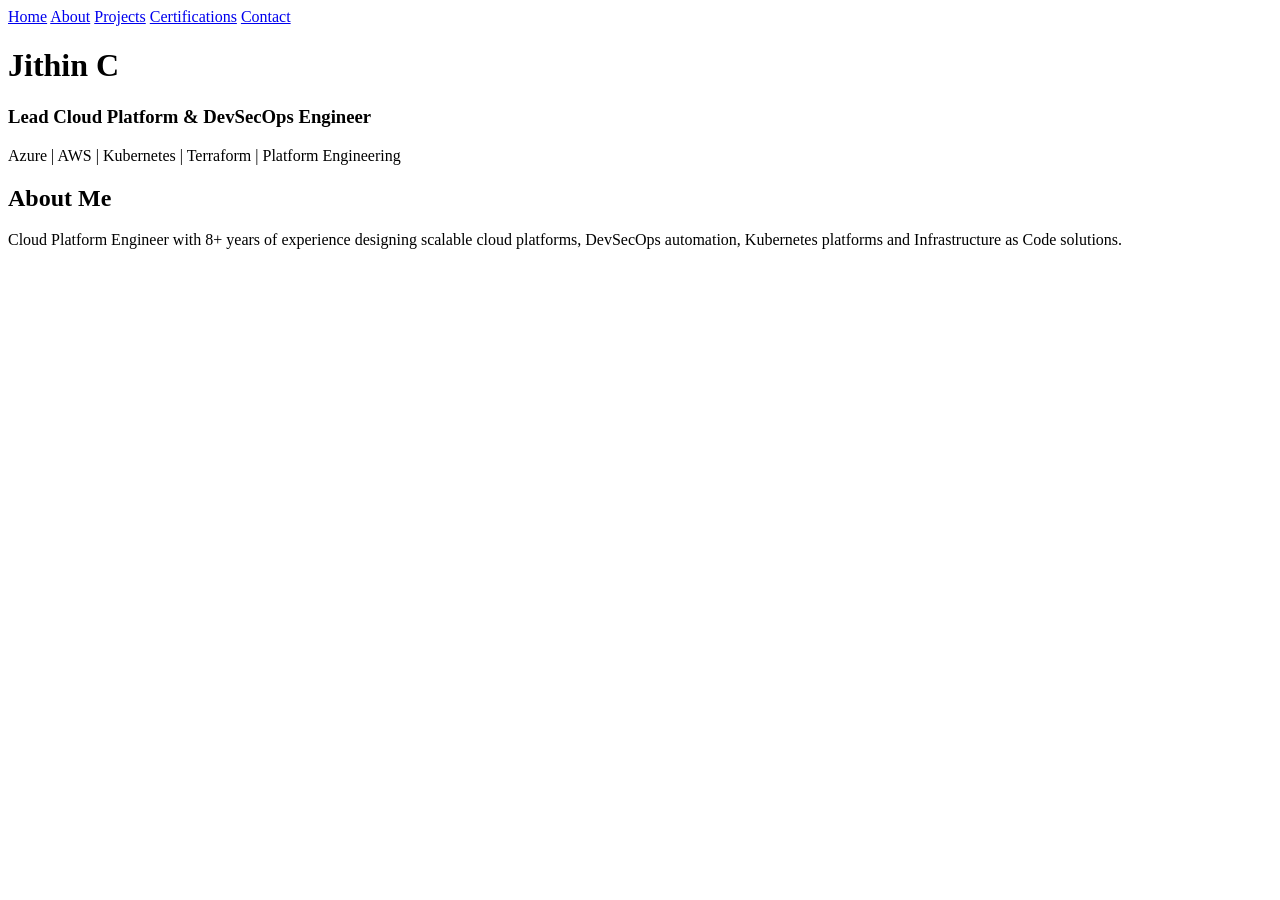
==== index.html @ 1065f1f7 "Portfolio created" ====
<!DOCTYPE html>
<html>

<head>
    <title>Jithin C | DevSecOps Engineer</title>
</head>

<body>

    <nav>

        <a href="index.html">Home</a>

        <a href="about.html">About</a>

        <a href="projects.html">Projects</a>

        <a href="certifications.html">Certifications</a>

        <a href="contact.html">Contact</a>

    </nav>

    <h1>Jithin C</h1>

    <h3>Lead Cloud Platform & DevSecOps Engineer</h3>

    <p>
        Azure | AWS | Kubernetes | Terraform | Platform Engineering
    </p>

    <h2>About Me</h2>

    <p>
        Cloud Platform Engineer with 8+ years of experience designing scalable cloud platforms,
        DevSecOps automation, Kubernetes platforms and Infrastructure as Code solutions.
    </p>

</body>

</html>
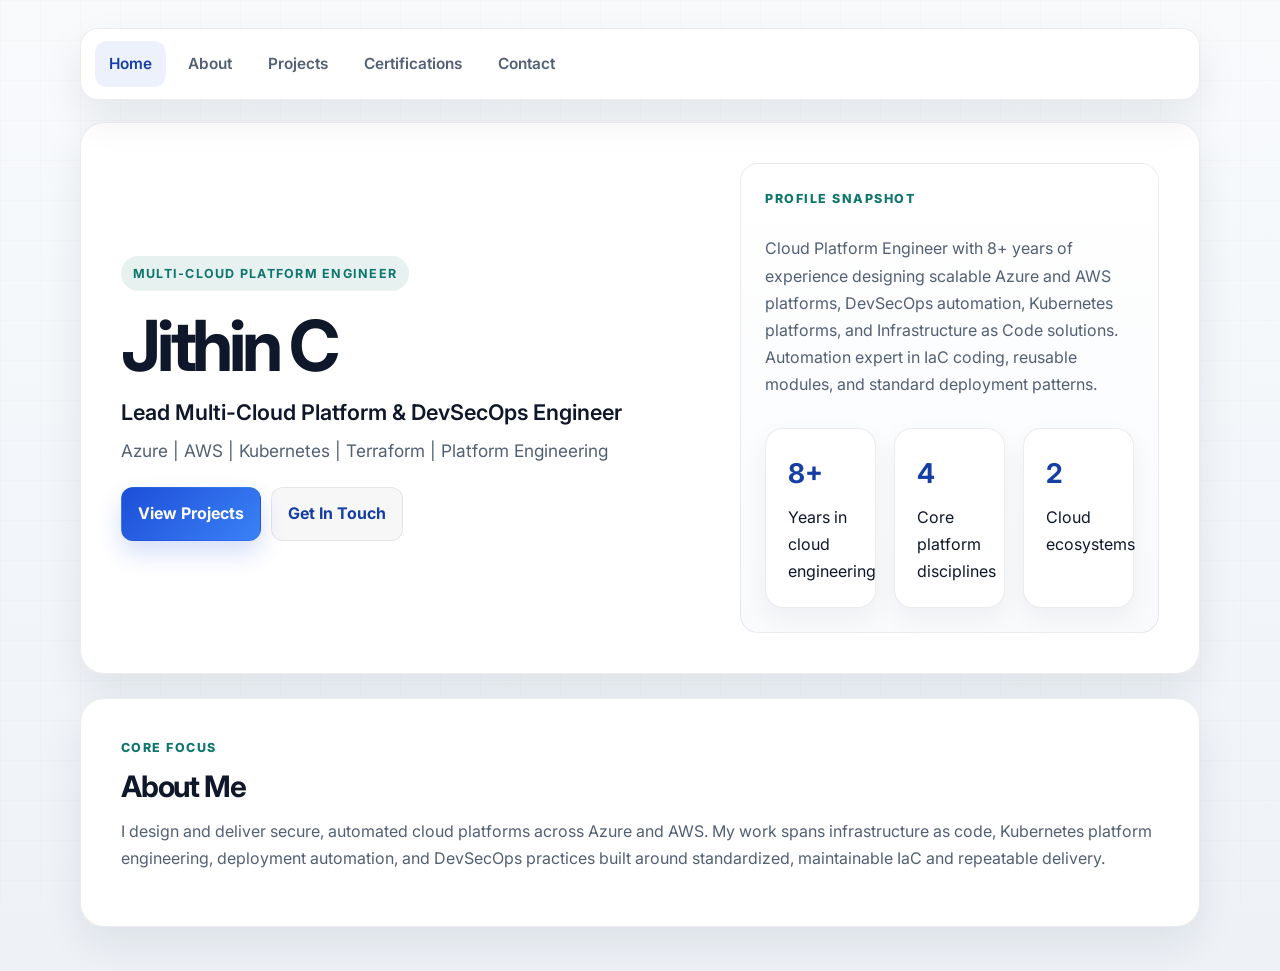
==== commit 412061f1: "portfolio page added" ====
--- a/index.html
+++ b/index.html
@@ -2,39 +2,75 @@
 <html>
 
 <head>
+    <meta charset="utf-8">
+    <meta name="viewport" content="width=device-width, initial-scale=1">
     <title>Jithin C | DevSecOps Engineer</title>
+    <link rel="stylesheet" href="css/style.css">
 </head>
 
 <body>
 
-    <nav>
+    <div class="site-shell">
+        <header>
+            <nav>
+                <a href="index.html" aria-current="page">Home</a>
+                <a href="about.html">About</a>
+                <a href="projects.html">Projects</a>
+                <a href="certifications.html">Certifications</a>
+                <a href="contact.html">Contact</a>
+            </nav>
+        </header>
 
-        <a href="index.html">Home</a>
+        <main>
+            <section class="hero">
+                <div>
+                    <div class="eyebrow">Multi-Cloud Platform Engineer</div>
+                    <h1>Jithin C</h1>
+                    <h3>Lead Multi-Cloud Platform & DevSecOps Engineer</h3>
+                    <p class="lead">
+                        Azure | AWS | Kubernetes | Terraform | Platform Engineering
+                    </p>
+                    <div class="hero-actions">
+                        <a class="button primary" href="projects.html">View Projects</a>
+                        <a class="button secondary" href="contact.html">Get In Touch</a>
+                    </div>
+                </div>
 
-        <a href="about.html">About</a>
+                <div class="hero-panel">
+                    <div class="section-label">Profile Snapshot</div>
+                    <p>
+                        Cloud Platform Engineer with 8+ years of experience designing scalable Azure and AWS
+                        platforms, DevSecOps automation, Kubernetes platforms, and Infrastructure as Code solutions.
+                        Automation expert in IaC coding, reusable modules, and standard deployment patterns.
+                    </p>
+                    <div class="stat-grid">
+                        <div class="stat">
+                            <strong>8+</strong>
+                            Years in cloud engineering
+                        </div>
+                        <div class="stat">
+                            <strong>4</strong>
+                            Core platform disciplines
+                        </div>
+                        <div class="stat">
+                            <strong>2</strong>
+                            Cloud ecosystems
+                        </div>
+                    </div>
+                </div>
+            </section>
 
-        <a href="projects.html">Projects</a>
-
-        <a href="certifications.html">Certifications</a>
-
-        <a href="contact.html">Contact</a>
-
-    </nav>
-
-    <h1>Jithin C</h1>
-
-    <h3>Lead Cloud Platform & DevSecOps Engineer</h3>
-
-    <p>
-        Azure | AWS | Kubernetes | Terraform | Platform Engineering
-    </p>
-
-    <h2>About Me</h2>
-
-    <p>
-        Cloud Platform Engineer with 8+ years of experience designing scalable cloud platforms,
-        DevSecOps automation, Kubernetes platforms and Infrastructure as Code solutions.
-    </p>
+            <section class="content-card">
+                <div class="section-label">Core Focus</div>
+                <h2>About Me</h2>
+                <p>
+                    I design and deliver secure, automated cloud platforms across Azure and AWS. My work spans
+                    infrastructure as code, Kubernetes platform engineering, deployment automation, and DevSecOps
+                    practices built around standardized, maintainable IaC and repeatable delivery.
+                </p>
+            </section>
+        </main>
+    </div>
 
 </body>
 
--- a/css/style.css
+++ b/css/style.css
@@ -0,0 +1,370 @@
+@import url("https://fonts.googleapis.com/css2?family=Inter:wght@400;500;600;700;800&display=swap");
+
+:root {
+	--bg: #eef2f7;
+	--surface: rgba(255, 255, 255, 0.96);
+	--surface-strong: #ffffff;
+	--text: #0f172a;
+	--muted: #526074;
+	--border: rgba(15, 23, 42, 0.08);
+	--brand: #1d4ed8;
+	--brand-dark: #163fa3;
+	--accent: #0f766e;
+	--shadow: 0 18px 42px rgba(15, 23, 42, 0.08);
+	--radius-xl: 24px;
+	--radius-lg: 18px;
+	--radius-md: 12px;
+}
+
+* {
+	box-sizing: border-box;
+}
+
+html {
+	scroll-behavior: smooth;
+}
+
+body {
+	margin: 0;
+	font-family: "Inter", sans-serif;
+	color: var(--text);
+	background: linear-gradient(180deg, #f8fafc 0%, var(--bg) 100%);
+	min-height: 100vh;
+	line-height: 1.7;
+	padding: 28px 20px 44px;
+}
+
+body::before {
+	content: "";
+	position: fixed;
+	inset: 0;
+	background-image: linear-gradient(rgba(15, 23, 42, 0.025) 1px, transparent 1px),
+		linear-gradient(90deg, rgba(15, 23, 42, 0.025) 1px, transparent 1px);
+	background-size: 40px 40px;
+	pointer-events: none;
+	opacity: 0.5;
+	z-index: -1;
+}
+
+a {
+	color: var(--brand);
+	text-decoration: none;
+	transition: color 160ms ease, transform 160ms ease, background-color 160ms ease,
+		box-shadow 160ms ease;
+}
+
+a:hover {
+	color: var(--brand-dark);
+}
+
+.site-shell {
+	max-width: 1120px;
+	margin: 0 auto;
+	padding: 0;
+}
+
+header {
+	position: sticky;
+	top: 16px;
+	z-index: 20;
+	margin-bottom: 22px;
+}
+
+nav {
+	display: flex;
+	flex-wrap: wrap;
+	align-items: center;
+	justify-content: flex-start;
+	gap: 8px;
+	padding: 12px 14px;
+	background: rgba(255, 255, 255, 0.92);
+	backdrop-filter: blur(14px);
+	border: 1px solid var(--border);
+	border-radius: 18px;
+	box-shadow: var(--shadow);
+}
+
+nav a {
+	display: inline-flex;
+	align-items: center;
+	justify-content: center;
+	padding: 10px 14px;
+	border-radius: 12px;
+	font-weight: 600;
+	font-size: 0.96rem;
+	color: var(--muted);
+	background: transparent;
+}
+
+nav a:hover,
+nav a[aria-current="page"] {
+	background: rgba(29, 78, 216, 0.08);
+	color: var(--brand-dark);
+}
+
+main {
+	display: grid;
+	gap: 24px;
+}
+
+.hero,
+.content-card {
+	background: var(--surface);
+	backdrop-filter: blur(18px);
+	border: 1px solid var(--border);
+	border-radius: var(--radius-xl);
+	box-shadow: var(--shadow);
+	padding: clamp(26px, 4vw, 40px);
+}
+
+.hero {
+	display: grid;
+	grid-template-columns: minmax(0, 1.35fr) minmax(300px, 0.95fr);
+	gap: 24px;
+	align-items: center;
+}
+
+.eyebrow {
+	display: inline-flex;
+	align-items: center;
+	gap: 8px;
+	padding: 7px 12px;
+	border-radius: 999px;
+	background: rgba(15, 118, 110, 0.1);
+	color: var(--accent);
+	font-weight: 700;
+	font-size: 0.78rem;
+	text-transform: uppercase;
+	letter-spacing: 0.1em;
+	margin-bottom: 16px;
+}
+
+h1,
+h2,
+h3 {
+	font-family: "Inter", sans-serif;
+	line-height: 1.12;
+	margin: 0;
+	color: var(--text);
+}
+
+h1 {
+	font-size: clamp(2.5rem, 6vw, 4.4rem);
+	letter-spacing: -0.06em;
+	margin-bottom: 14px;
+}
+
+h2 {
+	font-size: clamp(1.35rem, 2.5vw, 1.85rem);
+	letter-spacing: -0.04em;
+	margin-bottom: 14px;
+}
+
+h3 {
+	font-size: clamp(1.1rem, 2vw, 1.35rem);
+	color: var(--text);
+	font-weight: 600;
+	margin-bottom: 12px;
+}
+
+p {
+	margin: 0 0 16px;
+	color: var(--muted);
+	font-size: 1rem;
+}
+
+.lead {
+	font-size: 1.08rem;
+	max-width: 60ch;
+}
+
+.hero-actions {
+	display: flex;
+	flex-wrap: wrap;
+	gap: 10px;
+	margin-top: 22px;
+}
+
+.button {
+	display: inline-flex;
+	align-items: center;
+	justify-content: center;
+	padding: 12px 16px;
+	border-radius: 12px;
+	font-weight: 700;
+	border: 1px solid transparent;
+	box-shadow: none;
+}
+
+.button.primary {
+	background: linear-gradient(135deg, var(--brand), #3b82f6);
+	color: white;
+	box-shadow: 0 12px 24px rgba(29, 78, 216, 0.18);
+}
+
+.button.primary:hover {
+	transform: translateY(-1px);
+	color: white;
+}
+
+.button.secondary {
+	background: rgba(15, 23, 42, 0.03);
+	color: var(--brand-dark);
+	border-color: rgba(15, 23, 42, 0.08);
+}
+
+.button.secondary:hover {
+	background: rgba(15, 23, 42, 0.06);
+}
+
+.hero-panel {
+	display: grid;
+	gap: 14px;
+	padding: 24px;
+	border-radius: var(--radius-lg);
+	background: linear-gradient(180deg, rgba(255, 255, 255, 0.98), rgba(248, 250, 252, 0.98));
+	border: 1px solid rgba(15, 23, 42, 0.08);
+}
+
+.stat-grid,
+.card-grid,
+.contact-grid {
+	display: grid;
+	grid-template-columns: repeat(3, minmax(0, 1fr));
+	gap: 18px;
+}
+
+.stat,
+.card,
+.contact-card {
+	background: var(--surface-strong);
+	border: 1px solid var(--border);
+	border-radius: var(--radius-lg);
+	padding: 22px;
+	box-shadow: 0 10px 24px rgba(15, 23, 42, 0.05);
+}
+
+.stat strong {
+	display: block;
+	font-family: "Inter", sans-serif;
+	font-size: 1.7rem;
+	margin-bottom: 6px;
+	color: var(--brand-dark);
+}
+
+.section-label {
+	font-size: 0.78rem;
+	font-weight: 800;
+	letter-spacing: 0.12em;
+	text-transform: uppercase;
+	color: var(--accent);
+	margin-bottom: 12px;
+}
+
+.card-grid,
+.contact-grid {
+	grid-template-columns: repeat(2, minmax(0, 1fr));
+}
+
+.card h3,
+.contact-card h3 {
+	margin-bottom: 10px;
+	font-size: 1.15rem;
+	color: var(--text);
+}
+
+.card p,
+.contact-card p {
+	margin-bottom: 0;
+}
+
+ul {
+	margin: 0;
+	padding: 0;
+	list-style: none;
+	display: flex;
+	flex-wrap: wrap;
+	gap: 10px;
+}
+
+li {
+	padding: 10px 12px;
+	border-radius: 12px;
+	background: rgba(29, 78, 216, 0.06);
+	color: var(--text);
+	border: 1px solid rgba(29, 78, 216, 0.1);
+	font-weight: 600;
+}
+
+.stacked-list {
+	display: grid;
+	grid-template-columns: repeat(2, minmax(0, 1fr));
+	gap: 14px;
+}
+
+.stacked-list li {
+	justify-content: flex-start;
+	border-radius: 16px;
+	padding: 16px 18px;
+	background: #ffffff;
+	box-shadow: inset 0 0 0 1px rgba(15, 23, 42, 0.05);
+}
+
+.contact-link {
+	display: inline-flex;
+	margin-top: 8px;
+	font-weight: 700;
+}
+
+@media (min-width: 1024px) {
+	.hero {
+		min-height: 420px;
+	}
+
+	.content-card {
+		padding: 38px 40px;
+	}
+}
+
+@media (max-width: 920px) {
+	.hero,
+	.stat-grid,
+	.card-grid,
+	.contact-grid,
+	.stacked-list {
+		grid-template-columns: 1fr;
+	}
+
+	body {
+		padding-top: 18px;
+	}
+
+	header {
+		top: 12px;
+	}
+}
+
+@media (max-width: 640px) {
+	body {
+		padding-left: 14px;
+		padding-right: 14px;
+	}
+
+	nav {
+		padding: 12px;
+		border-radius: 16px;
+	}
+
+	nav a {
+		width: calc(50% - 6px);
+	}
+
+	.hero,
+	.hero-panel,
+	.content-card,
+	.stat,
+	.card,
+	.contact-card {
+		padding: 20px;
+	}
+}
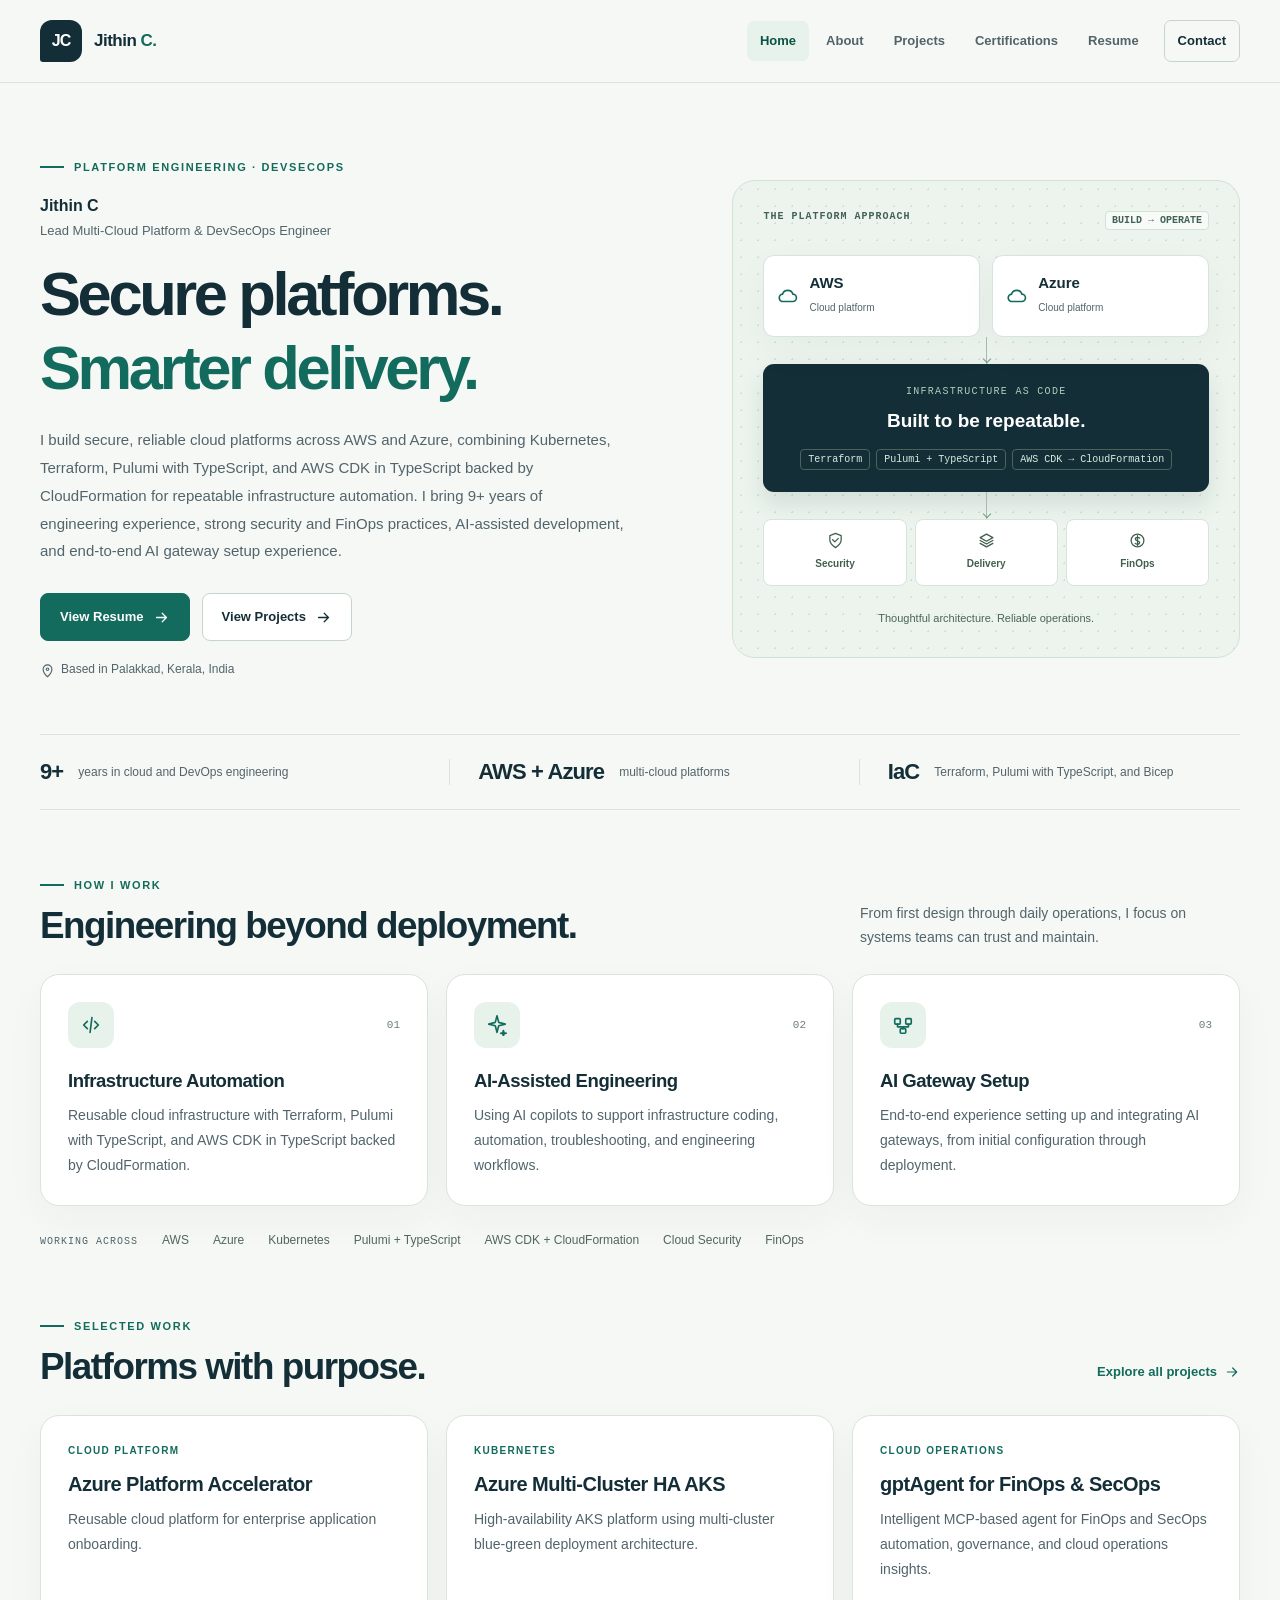
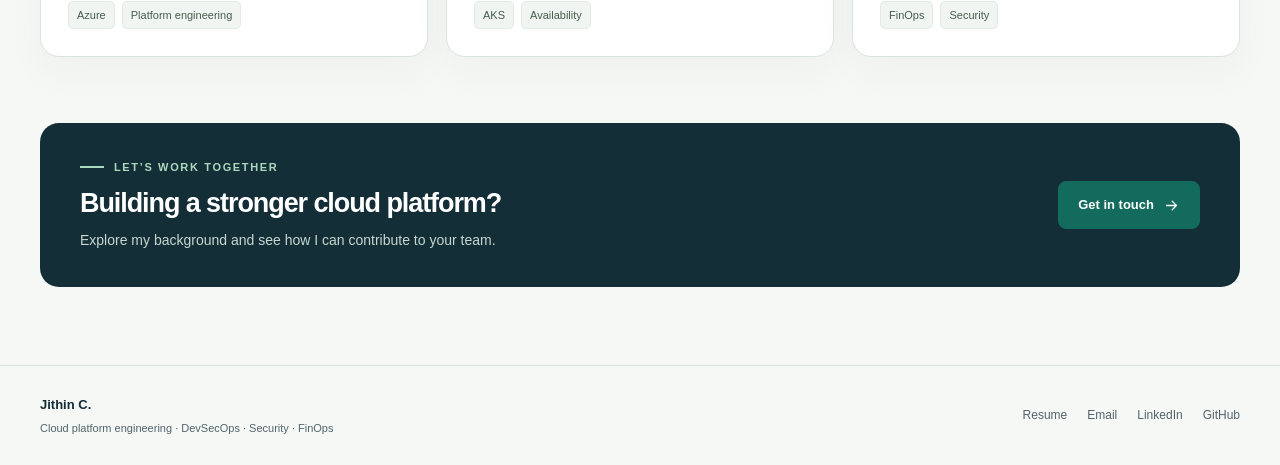
==== commit efb803db: "Updated Portfolio Design and resume" ====
--- a/index.html
+++ b/index.html
@@ -1,77 +1,418 @@
-<!DOCTYPE html>
-<html>
-
-<head>
-    <meta charset="utf-8">
-    <meta name="viewport" content="width=device-width, initial-scale=1">
-    <title>Jithin C | DevSecOps Engineer</title>
-    <link rel="stylesheet" href="css/style.css">
-</head>
-
-<body>
-
-    <div class="site-shell">
-        <header>
-            <nav>
-                <a href="index.html" aria-current="page">Home</a>
-                <a href="about.html">About</a>
-                <a href="projects.html">Projects</a>
-                <a href="certifications.html">Certifications</a>
-                <a href="contact.html">Contact</a>
-            </nav>
-        </header>
-
-        <main>
-            <section class="hero">
-                <div>
-                    <div class="eyebrow">Multi-Cloud Platform Engineer</div>
-                    <h1>Jithin C</h1>
-                    <h3>Lead Multi-Cloud Platform & DevSecOps Engineer</h3>
-                    <p class="lead">
-                        Azure | AWS | Kubernetes | Terraform | Platform Engineering
-                    </p>
-                    <div class="hero-actions">
-                        <a class="button primary" href="projects.html">View Projects</a>
-                        <a class="button secondary" href="contact.html">Get In Touch</a>
-                    </div>
-                </div>
-
-                <div class="hero-panel">
-                    <div class="section-label">Profile Snapshot</div>
-                    <p>
-                        Cloud Platform Engineer with 8+ years of experience designing scalable Azure and AWS
-                        platforms, DevSecOps automation, Kubernetes platforms, and Infrastructure as Code solutions.
-                        Automation expert in IaC coding, reusable modules, and standard deployment patterns.
-                    </p>
-                    <div class="stat-grid">
-                        <div class="stat">
-                            <strong>8+</strong>
-                            Years in cloud engineering
-                        </div>
-                        <div class="stat">
-                            <strong>4</strong>
-                            Core platform disciplines
-                        </div>
-                        <div class="stat">
-                            <strong>2</strong>
-                            Cloud ecosystems
-                        </div>
-                    </div>
-                </div>
-            </section>
-
-            <section class="content-card">
-                <div class="section-label">Core Focus</div>
-                <h2>About Me</h2>
-                <p>
-                    I design and deliver secure, automated cloud platforms across Azure and AWS. My work spans
-                    infrastructure as code, Kubernetes platform engineering, deployment automation, and DevSecOps
-                    practices built around standardized, maintainable IaC and repeatable delivery.
-                </p>
-            </section>
-        </main>
-    </div>
-
-</body>
-
-</html>+<!doctype html>
+<html lang="en">
+  <head>
+    <meta charset="utf-8" />
+    <meta name="viewport" content="width=device-width, initial-scale=1" />
+    <meta
+      name="description"
+      content="Jithin C builds secure AWS and Azure platforms with Terraform, Pulumi, AWS CDK in TypeScript, CloudFormation, security, and FinOps."
+    />
+    <meta name="theme-color" content="#f6f8f5" />
+    <title>Cloud Platform &amp; DevSecOps Engineer | Jithin C</title>
+    <link rel="stylesheet" href="css/style.css" />
+  </head>
+  <body>
+    <a class="skip-link" href="#main-content">Skip to content</a>
+    <header class="site-header">
+      <div class="container header-inner">
+        <a class="brand" href="index.html" aria-label="Jithin C, home"
+          ><span class="brand-mark">JC</span
+          ><span class="brand-name">Jithin <span>C.</span></span></a
+        >
+        <nav class="site-nav" aria-label="Main navigation">
+          <a href="index.html" aria-current="page">Home</a
+          ><a href="about.html">About</a><a href="projects.html">Projects</a
+          ><a href="certifications.html">Certifications</a
+          ><a href="resume.html">Resume</a
+          ><a href="contact.html" class="nav-contact">Contact</a>
+        </nav>
+      </div>
+    </header>
+    <main id="main-content" class="container" tabindex="-1">
+      <section class="hero" aria-labelledby="hero-title">
+        <div class="hero-copy">
+          <div class="eyebrow">Platform engineering · DevSecOps</div>
+          <div class="hero-name">
+            Jithin C
+            <span>Lead Multi-Cloud Platform &amp; DevSecOps Engineer</span>
+          </div>
+          <h1 id="hero-title">
+            Secure platforms.<br /><span>Smarter delivery.</span>
+          </h1>
+          <p class="lead">
+            I build secure, reliable cloud platforms across AWS and Azure,
+            combining Kubernetes, Terraform, Pulumi with TypeScript, and AWS CDK
+            in TypeScript backed by CloudFormation for repeatable infrastructure
+            automation. I bring 9+ years of engineering experience, strong
+            security and FinOps practices, AI-assisted development, and
+            end-to-end AI gateway setup experience.
+          </p>
+          <div class="actions">
+            <a class="button primary" href="resume.html"
+              >View Resume
+              <svg
+                class="icon"
+                viewBox="0 0 24 24"
+                fill="none"
+                stroke="currentColor"
+                stroke-width="1.8"
+                stroke-linecap="round"
+                stroke-linejoin="round"
+                aria-hidden="true"
+              >
+                <path d="M5 12h14m-6-6 6 6-6 6" /></svg></a
+            ><a class="button secondary" href="projects.html"
+              >View Projects
+              <svg
+                class="icon"
+                viewBox="0 0 24 24"
+                fill="none"
+                stroke="currentColor"
+                stroke-width="1.8"
+                stroke-linecap="round"
+                stroke-linejoin="round"
+                aria-hidden="true"
+              >
+                <path d="M5 12h14m-6-6 6 6-6 6" /></svg
+            ></a>
+          </div>
+          <p class="hero-note">
+            <svg
+              class="icon"
+              viewBox="0 0 24 24"
+              fill="none"
+              stroke="currentColor"
+              stroke-width="1.8"
+              stroke-linecap="round"
+              stroke-linejoin="round"
+              aria-hidden="true"
+            >
+              <path d="M12 22s7-6 7-12a7 7 0 1 0-14 0c0 6 7 12 7 12Z" />
+              <circle cx="12" cy="10" r="2" />
+            </svg>
+            Based in Palakkad, Kerala, India
+          </p>
+        </div>
+        <div
+          class="platform-art"
+          role="img"
+          aria-label="AWS and Azure platforms connected through infrastructure as code to security, delivery, and FinOps practices"
+        >
+          <div class="art-heading">
+            <span>THE PLATFORM APPROACH</span><span>BUILD → OPERATE</span>
+          </div>
+          <div class="cloud-row">
+            <div class="cloud-node">
+              <svg
+                class="icon"
+                viewBox="0 0 24 24"
+                fill="none"
+                stroke="currentColor"
+                stroke-width="1.8"
+                stroke-linecap="round"
+                stroke-linejoin="round"
+                aria-hidden="true"
+              >
+                <path
+                  d="M7 18h10a4 4 0 0 0 .4-8A6 6 0 0 0 6 10a4 4 0 0 0 1 8Z"
+                />
+              </svg>
+              <div><strong>AWS</strong><small>Cloud platform</small></div>
+            </div>
+            <div class="cloud-node">
+              <svg
+                class="icon"
+                viewBox="0 0 24 24"
+                fill="none"
+                stroke="currentColor"
+                stroke-width="1.8"
+                stroke-linecap="round"
+                stroke-linejoin="round"
+                aria-hidden="true"
+              >
+                <path
+                  d="M7 18h10a4 4 0 0 0 .4-8A6 6 0 0 0 6 10a4 4 0 0 0 1 8Z"
+                />
+              </svg>
+              <div><strong>Azure</strong><small>Cloud platform</small></div>
+            </div>
+          </div>
+          <div class="connector"></div>
+          <div class="platform-core">
+            <div class="core-label">Infrastructure as code</div>
+            <strong>Built to be repeatable.</strong>
+            <div class="code-pills">
+              <span>Terraform</span><span>Pulumi + TypeScript</span
+              ><span>AWS CDK → CloudFormation</span>
+            </div>
+          </div>
+          <div class="connector"></div>
+          <div class="practice-row">
+            <div class="practice-node">
+              <svg
+                class="icon"
+                viewBox="0 0 24 24"
+                fill="none"
+                stroke="currentColor"
+                stroke-width="1.8"
+                stroke-linecap="round"
+                stroke-linejoin="round"
+                aria-hidden="true"
+              >
+                <path
+                  d="m12 2 8 3v6c0 5-3 8-8 11-5-3-8-6-8-11V5l8-3Zm-4 9 3 3 5-5"
+                /></svg
+              >Security
+            </div>
+            <div class="practice-node">
+              <svg
+                class="icon"
+                viewBox="0 0 24 24"
+                fill="none"
+                stroke="currentColor"
+                stroke-width="1.8"
+                stroke-linecap="round"
+                stroke-linejoin="round"
+                aria-hidden="true"
+              >
+                <path
+                  d="m12 3 9 5-9 5-9-5 9-5Zm-9 9 9 5 9-5M3 16l9 5 9-5"
+                /></svg
+              >Delivery
+            </div>
+            <div class="practice-node">
+              <svg
+                class="icon"
+                viewBox="0 0 24 24"
+                fill="none"
+                stroke="currentColor"
+                stroke-width="1.8"
+                stroke-linecap="round"
+                stroke-linejoin="round"
+                aria-hidden="true"
+              >
+                <circle cx="12" cy="12" r="9" />
+                <path
+                  d="M15 8.5c-.7-.7-1.6-1-3-1-1.8 0-3 1-3 2.4 0 3.4 6 1.6 6 5 0 1.4-1.3 2.4-3 2.4-1.4 0-2.6-.4-3.3-1.2M12 5v14"
+                /></svg
+              >FinOps
+            </div>
+          </div>
+          <p class="art-caption">
+            Thoughtful architecture. Reliable operations.
+          </p>
+        </div>
+      </section>
+      <div class="proof-strip" aria-label="Experience at a glance">
+        <div class="proof-item">
+          <strong>9+</strong><span>years in cloud and DevOps engineering</span>
+        </div>
+        <div class="proof-item">
+          <strong>AWS + Azure</strong><span>multi-cloud platforms</span>
+        </div>
+        <div class="proof-item">
+          <strong>IaC</strong
+          ><span>Terraform, Pulumi with TypeScript, and Bicep</span>
+        </div>
+      </div>
+      <section class="section" aria-labelledby="capabilities-title">
+        <div class="section-heading">
+          <div>
+            <div class="eyebrow">How I work</div>
+            <h2 id="capabilities-title">Engineering beyond deployment.</h2>
+          </div>
+          <p>
+            From first design through daily operations, I focus on systems teams
+            can trust and maintain.
+          </p>
+        </div>
+        <div class="grid-3">
+          <article class="card">
+            <div class="card-top">
+              <span class="icon-box"
+                ><svg
+                  class="icon"
+                  viewBox="0 0 24 24"
+                  fill="none"
+                  stroke="currentColor"
+                  stroke-width="1.8"
+                  stroke-linecap="round"
+                  stroke-linejoin="round"
+                  aria-hidden="true"
+                >
+                  <path d="m8 8-4 4 4 4m8-8 4 4-4 4m-3-12-2 16" /></svg></span
+              ><span class="card-number">01</span>
+            </div>
+            <h3>Infrastructure Automation</h3>
+            <p>
+              Reusable cloud infrastructure with Terraform, Pulumi with
+              TypeScript, and AWS CDK in TypeScript backed by CloudFormation.
+            </p>
+          </article>
+          <article class="card">
+            <div class="card-top">
+              <span class="icon-box"
+                ><svg
+                  class="icon"
+                  viewBox="0 0 24 24"
+                  fill="none"
+                  stroke="currentColor"
+                  stroke-width="1.8"
+                  stroke-linecap="round"
+                  stroke-linejoin="round"
+                  aria-hidden="true"
+                >
+                  <path
+                    d="m12 2 1.9 7.1L21 11l-7.1 1.9L12 20l-1.9-7.1L3 11l7.1-1.9L12 2Zm7 16 .6 2.4L22 21l-2.4.6L19 24l-.6-2.4L16 21l2.4-.6L19 18Z"
+                  /></svg></span
+              ><span class="card-number">02</span>
+            </div>
+            <h3>AI-Assisted Engineering</h3>
+            <p>
+              Using AI copilots to support infrastructure coding, automation,
+              troubleshooting, and engineering workflows.
+            </p>
+          </article>
+          <article class="card">
+            <div class="card-top">
+              <span class="icon-box"
+                ><svg
+                  class="icon"
+                  viewBox="0 0 24 24"
+                  fill="none"
+                  stroke="currentColor"
+                  stroke-width="1.8"
+                  stroke-linecap="round"
+                  stroke-linejoin="round"
+                  aria-hidden="true"
+                >
+                  <rect x="3" y="5" width="6" height="6" rx="1" />
+                  <rect x="15" y="5" width="6" height="6" rx="1" />
+                  <rect x="9" y="16" width="6" height="5" rx="1" />
+                  <path d="M6 11v3h6v2m6-5v3h-6" /></svg></span
+              ><span class="card-number">03</span>
+            </div>
+            <h3>AI Gateway Setup</h3>
+            <p>
+              End-to-end experience setting up and integrating AI gateways, from
+              initial configuration through deployment.
+            </p>
+          </article>
+        </div>
+        <div class="tech-strip">
+          <span>WORKING ACROSS</span><span>AWS</span><span>Azure</span
+          ><span>Kubernetes</span><span>Pulumi + TypeScript</span
+          ><span>AWS CDK + CloudFormation</span><span>Cloud Security</span
+          ><span>FinOps</span>
+        </div>
+      </section>
+      <section class="section" aria-labelledby="selected-title">
+        <div class="section-heading">
+          <div>
+            <div class="eyebrow">Selected work</div>
+            <h2 id="selected-title">Platforms with purpose.</h2>
+          </div>
+          <a class="text-link" href="projects.html"
+            >Explore all projects
+            <svg
+              class="icon"
+              viewBox="0 0 24 24"
+              fill="none"
+              stroke="currentColor"
+              stroke-width="1.8"
+              stroke-linecap="round"
+              stroke-linejoin="round"
+              aria-hidden="true"
+            >
+              <path d="M5 12h14m-6-6 6 6-6 6" /></svg
+          ></a>
+        </div>
+        <div class="grid-3">
+          <article class="card project-card">
+            <span class="project-type">Cloud platform</span>
+            <h3>Azure Platform Accelerator</h3>
+            <p>
+              Reusable cloud platform for enterprise application onboarding.
+            </p>
+            <ul class="tags">
+              <li>Azure</li>
+              <li>Platform engineering</li>
+            </ul>
+          </article>
+          <article class="card project-card">
+            <span class="project-type">Kubernetes</span>
+            <h3>Azure Multi-Cluster HA AKS</h3>
+            <p>
+              High-availability AKS platform using multi-cluster blue-green
+              deployment architecture.
+            </p>
+            <ul class="tags">
+              <li>AKS</li>
+              <li>Availability</li>
+            </ul>
+          </article>
+          <article class="card project-card">
+            <span class="project-type">Cloud operations</span>
+            <h3>gptAgent for FinOps &amp; SecOps</h3>
+            <p>
+              Intelligent MCP-based agent for FinOps and SecOps automation,
+              governance, and cloud operations insights.
+            </p>
+            <ul class="tags">
+              <li>FinOps</li>
+              <li>Security</li>
+            </ul>
+          </article>
+        </div>
+      </section>
+      <section class="section cta-band" aria-labelledby="next-title">
+        <div>
+          <div class="eyebrow">Let’s work together</div>
+          <h2 id="next-title">Building a stronger cloud platform?</h2>
+          <p>
+            Explore my background and see how I can contribute to your team.
+          </p>
+        </div>
+        <a class="button primary" href="contact.html"
+          >Get in touch
+          <svg
+            class="icon"
+            viewBox="0 0 24 24"
+            fill="none"
+            stroke="currentColor"
+            stroke-width="1.8"
+            stroke-linecap="round"
+            stroke-linejoin="round"
+            aria-hidden="true"
+          >
+            <path d="M5 12h14m-6-6 6 6-6 6" /></svg
+        ></a>
+      </section>
+    </main>
+    <footer class="site-footer">
+      <div class="container footer-inner">
+        <div>
+          <div class="footer-name">Jithin C.</div>
+          <p class="footer-note">
+            Cloud platform engineering · DevSecOps · Security · FinOps
+          </p>
+        </div>
+        <nav class="footer-links" aria-label="Footer navigation">
+          <a href="resume.html">Resume</a
+          ><a href="mailto:jithincotp@gmail.com">Email</a
+          ><a
+            href="https://linkedin.com/in/jithin-c-8753947a"
+            target="_blank"
+            rel="noopener noreferrer"
+            >LinkedIn</a
+          ><a
+            href="https://github.com/2jithin"
+            target="_blank"
+            rel="noopener noreferrer"
+            >GitHub</a
+          >
+        </nav>
+      </div>
+    </footer>
+  </body>
+</html>
--- a/css/style.css
+++ b/css/style.css
@@ -1,370 +1,1277 @@
-@import url("https://fonts.googleapis.com/css2?family=Inter:wght@400;500;600;700;800&display=swap");
-
 :root {
-	--bg: #eef2f7;
-	--surface: rgba(255, 255, 255, 0.96);
-	--surface-strong: #ffffff;
-	--text: #0f172a;
-	--muted: #526074;
-	--border: rgba(15, 23, 42, 0.08);
-	--brand: #1d4ed8;
-	--brand-dark: #163fa3;
-	--accent: #0f766e;
-	--shadow: 0 18px 42px rgba(15, 23, 42, 0.08);
-	--radius-xl: 24px;
-	--radius-lg: 18px;
-	--radius-md: 12px;
-}
-
+  color-scheme: light;
+  --bg: #f6f8f5;
+  --surface: #fff;
+  --ink: #142e38;
+  --muted: #52646b;
+  --teal: #126b5c;
+  --mint: #e7f2eb;
+  --line: #d9e4dc;
+  --shadow: 0 14px 40px #163a2c0a;
+}
 * {
-	box-sizing: border-box;
-}
-
+  box-sizing: border-box;
+}
 html {
-	scroll-behavior: smooth;
-}
-
+  scroll-behavior: smooth;
+  scroll-padding-top: 110px;
+}
 body {
-	margin: 0;
-	font-family: "Inter", sans-serif;
-	color: var(--text);
-	background: linear-gradient(180deg, #f8fafc 0%, var(--bg) 100%);
-	min-height: 100vh;
-	line-height: 1.7;
-	padding: 28px 20px 44px;
-}
-
-body::before {
-	content: "";
-	position: fixed;
-	inset: 0;
-	background-image: linear-gradient(rgba(15, 23, 42, 0.025) 1px, transparent 1px),
-		linear-gradient(90deg, rgba(15, 23, 42, 0.025) 1px, transparent 1px);
-	background-size: 40px 40px;
-	pointer-events: none;
-	opacity: 0.5;
-	z-index: -1;
-}
-
+  margin: 0;
+  background: var(--bg);
+  color: var(--ink);
+  font:
+    16px/1.65 Inter,
+    -apple-system,
+    BlinkMacSystemFont,
+    "Segoe UI",
+    sans-serif;
+  -webkit-font-smoothing: antialiased;
+}
+::selection {
+  background: #bfe4d0;
+  color: var(--ink);
+}
 a {
-	color: var(--brand);
-	text-decoration: none;
-	transition: color 160ms ease, transform 160ms ease, background-color 160ms ease,
-		box-shadow 160ms ease;
-}
-
+  color: var(--teal);
+  text-decoration: none;
+}
 a:hover {
-	color: var(--brand-dark);
-}
-
-.site-shell {
-	max-width: 1120px;
-	margin: 0 auto;
-	padding: 0;
-}
-
-header {
-	position: sticky;
-	top: 16px;
-	z-index: 20;
-	margin-bottom: 22px;
-}
-
-nav {
-	display: flex;
-	flex-wrap: wrap;
-	align-items: center;
-	justify-content: flex-start;
-	gap: 8px;
-	padding: 12px 14px;
-	background: rgba(255, 255, 255, 0.92);
-	backdrop-filter: blur(14px);
-	border: 1px solid var(--border);
-	border-radius: 18px;
-	box-shadow: var(--shadow);
-}
-
-nav a {
-	display: inline-flex;
-	align-items: center;
-	justify-content: center;
-	padding: 10px 14px;
-	border-radius: 12px;
-	font-weight: 600;
-	font-size: 0.96rem;
-	color: var(--muted);
-	background: transparent;
-}
-
-nav a:hover,
-nav a[aria-current="page"] {
-	background: rgba(29, 78, 216, 0.08);
-	color: var(--brand-dark);
-}
-
-main {
-	display: grid;
-	gap: 24px;
-}
-
-.hero,
-.content-card {
-	background: var(--surface);
-	backdrop-filter: blur(18px);
-	border: 1px solid var(--border);
-	border-radius: var(--radius-xl);
-	box-shadow: var(--shadow);
-	padding: clamp(26px, 4vw, 40px);
-}
-
-.hero {
-	display: grid;
-	grid-template-columns: minmax(0, 1.35fr) minmax(300px, 0.95fr);
-	gap: 24px;
-	align-items: center;
-}
-
-.eyebrow {
-	display: inline-flex;
-	align-items: center;
-	gap: 8px;
-	padding: 7px 12px;
-	border-radius: 999px;
-	background: rgba(15, 118, 110, 0.1);
-	color: var(--accent);
-	font-weight: 700;
-	font-size: 0.78rem;
-	text-transform: uppercase;
-	letter-spacing: 0.1em;
-	margin-bottom: 16px;
-}
-
+  color: #0b4b41;
+}
+:focus-visible {
+  outline: 3px solid var(--teal);
+  outline-offset: 4px;
+}
+main:focus {
+  outline: none;
+}
 h1,
 h2,
+h3,
+h4,
+p {
+  margin: 0;
+}
+h1,
+h2,
+h3,
+h4 {
+  line-height: 1.2;
+}
+h1 {
+  font-size: clamp(2.7rem, 4.8vw, 4.5rem);
+  letter-spacing: -0.055em;
+}
+h2 {
+  font-size: clamp(1.75rem, 3vw, 2.3rem);
+  letter-spacing: -0.04em;
+}
 h3 {
-	font-family: "Inter", sans-serif;
-	line-height: 1.12;
-	margin: 0;
-	color: var(--text);
-}
-
-h1 {
-	font-size: clamp(2.5rem, 6vw, 4.4rem);
-	letter-spacing: -0.06em;
-	margin-bottom: 14px;
-}
-
-h2 {
-	font-size: clamp(1.35rem, 2.5vw, 1.85rem);
-	letter-spacing: -0.04em;
-	margin-bottom: 14px;
-}
-
-h3 {
-	font-size: clamp(1.1rem, 2vw, 1.35rem);
-	color: var(--text);
-	font-weight: 600;
-	margin-bottom: 12px;
-}
-
+  font-size: 1.16rem;
+  letter-spacing: -0.025em;
+}
 p {
-	margin: 0 0 16px;
-	color: var(--muted);
-	font-size: 1rem;
-}
-
+  color: var(--muted);
+}
+p + p {
+  margin-top: 15px;
+}
+ul {
+  margin: 0;
+  padding: 0;
+}
+.container {
+  width: min(1200px, calc(100% - 64px));
+  margin: auto;
+}
+.skip-link {
+  position: fixed;
+  z-index: 100;
+  top: 12px;
+  left: 12px;
+  transform: translateY(-180%);
+  padding: 10px 18px;
+  border: 2px solid var(--teal);
+  border-radius: 8px;
+  background: white;
+}
+.skip-link:focus {
+  transform: none;
+}
+.site-header {
+  position: sticky;
+  top: 0;
+  z-index: 20;
+  background: #f6f8f5f2;
+  border-bottom: 1px solid var(--line);
+  backdrop-filter: blur(14px);
+}
+.header-inner {
+  min-height: 82px;
+  display: flex;
+  justify-content: space-between;
+  align-items: center;
+  gap: 24px;
+}
+.brand {
+  display: flex;
+  align-items: center;
+  gap: 12px;
+  color: var(--ink);
+  flex-shrink: 0;
+}
+.brand-mark {
+  display: grid;
+  place-items: center;
+  background: var(--ink);
+  color: #fff;
+  width: 42px;
+  height: 42px;
+  border-radius: 12px 12px 12px 3px;
+  font-weight: 800;
+  letter-spacing: -0.06em;
+}
+.brand-name {
+  font-size: 17px;
+  font-weight: 750;
+  letter-spacing: -0.03em;
+}
+.brand-name span {
+  color: var(--teal);
+}
+.site-nav {
+  display: flex;
+  align-items: center;
+  flex-wrap: wrap;
+  gap: 4px;
+}
+.site-nav a {
+  font-size: 13px;
+  font-weight: 650;
+  color: var(--muted);
+  padding: 9px 13px;
+  border-radius: 7px;
+}
+.site-nav a:hover,
+.site-nav a[aria-current="page"] {
+  color: #0c5245;
+  background: var(--mint);
+}
+.site-nav .nav-contact {
+  border: 1px solid #c6d5c9;
+  margin-left: 8px;
+  color: var(--ink);
+}
+main {
+  padding-bottom: 78px;
+}
+.eyebrow {
+  display: flex;
+  align-items: center;
+  gap: 10px;
+  margin-bottom: 17px;
+  font-size: 11px;
+  font-weight: 800;
+  letter-spacing: 0.15em;
+  text-transform: uppercase;
+  color: var(--teal);
+}
+.eyebrow:before {
+  content: "";
+  width: 24px;
+  height: 2px;
+  background: currentColor;
+  flex-shrink: 0;
+}
 .lead {
-	font-size: 1.08rem;
-	max-width: 60ch;
-}
-
-.hero-actions {
-	display: flex;
-	flex-wrap: wrap;
-	gap: 10px;
-	margin-top: 22px;
-}
-
+  font-size: 17px;
+  line-height: 1.85;
+  max-width: 70ch;
+}
+.icon {
+  width: 22px;
+  height: 22px;
+  vertical-align: middle;
+  flex-shrink: 0;
+}
+.icon-box {
+  display: grid;
+  place-items: center;
+  width: 46px;
+  height: 46px;
+  border-radius: 12px;
+  background: var(--mint);
+  color: var(--teal);
+}
 .button {
-	display: inline-flex;
-	align-items: center;
-	justify-content: center;
-	padding: 12px 16px;
-	border-radius: 12px;
-	font-weight: 700;
-	border: 1px solid transparent;
-	box-shadow: none;
-}
-
+  display: inline-flex;
+  align-items: center;
+  justify-content: center;
+  gap: 9px;
+  min-height: 48px;
+  padding: 10px 19px;
+  border: 1px solid #c6d5c9;
+  border-radius: 8px;
+  font-size: 13px;
+  font-weight: 750;
+  transition:
+    background 0.15s,
+    transform 0.15s;
+}
+.button .icon {
+  width: 17px;
+  height: 17px;
+}
 .button.primary {
-	background: linear-gradient(135deg, var(--brand), #3b82f6);
-	color: white;
-	box-shadow: 0 12px 24px rgba(29, 78, 216, 0.18);
-}
-
+  background: var(--teal);
+  border-color: var(--teal);
+  color: #fff;
+}
 .button.primary:hover {
-	transform: translateY(-1px);
-	color: white;
-}
-
+  background: #0c5146;
+  transform: translateY(-1px);
+}
 .button.secondary {
-	background: rgba(15, 23, 42, 0.03);
-	color: var(--brand-dark);
-	border-color: rgba(15, 23, 42, 0.08);
-}
-
+  background: #fff;
+  color: var(--ink);
+}
 .button.secondary:hover {
-	background: rgba(15, 23, 42, 0.06);
-}
-
-.hero-panel {
-	display: grid;
-	gap: 14px;
-	padding: 24px;
-	border-radius: var(--radius-lg);
-	background: linear-gradient(180deg, rgba(255, 255, 255, 0.98), rgba(248, 250, 252, 0.98));
-	border: 1px solid rgba(15, 23, 42, 0.08);
-}
-
-.stat-grid,
-.card-grid,
-.contact-grid {
-	display: grid;
-	grid-template-columns: repeat(3, minmax(0, 1fr));
-	gap: 18px;
-}
-
-.stat,
-.card,
+  background: var(--mint);
+}
+.actions {
+  display: flex;
+  flex-wrap: wrap;
+  align-items: center;
+  gap: 12px;
+  margin-top: 28px;
+}
+.text-link {
+  display: inline-flex;
+  align-items: center;
+  gap: 7px;
+  font-size: 13px;
+  font-weight: 750;
+  padding: 7px 0;
+}
+.text-link:hover {
+  text-decoration: underline;
+  text-underline-offset: 4px;
+}
+.text-link .icon {
+  width: 16px;
+  height: 16px;
+}
+.hero {
+  display: grid;
+  grid-template-columns: 1.25fr 1fr;
+  align-items: center;
+  gap: 58px;
+  padding: 75px 0 54px;
+}
+.hero h1 span {
+  color: var(--teal);
+}
+.hero-name {
+  font-weight: 750;
+  margin-bottom: 16px;
+}
+.hero-name span {
+  display: block;
+  font-size: 13px;
+  font-weight: 500;
+  color: var(--muted);
+}
+.hero .lead {
+  font-size: 15px;
+  margin-top: 22px;
+}
+.hero-note {
+  display: flex;
+  align-items: center;
+  gap: 6px;
+  margin-top: 19px;
+  font-size: 12px;
+}
+.hero-note .icon {
+  width: 15px;
+  height: 15px;
+}
+.platform-art {
+  padding: 30px;
+  background-color: #ecf4ed;
+  background-image: radial-gradient(#b5cab980 1px, transparent 1px);
+  background-size: 17px 17px;
+  border: 1px solid #d0e3d5;
+  border-radius: 23px;
+}
+.art-heading {
+  display: flex;
+  justify-content: space-between;
+  margin-bottom: 25px;
+  color: #426257;
+  font:
+    600 10px ui-monospace,
+    SFMono-Regular,
+    monospace;
+  letter-spacing: 0.1em;
+}
+.art-heading span:last-child {
+  padding: 3px 6px;
+  border: 1px solid #d0e3d5;
+  background: #fff9;
+  border-radius: 4px;
+  letter-spacing: 0;
+}
+.cloud-row {
+  display: grid;
+  grid-template-columns: 1fr 1fr;
+  gap: 12px;
+}
+.cloud-node {
+  display: flex;
+  align-items: center;
+  gap: 10px;
+  padding: 17px 13px;
+  background: white;
+  border: 1px solid #d6e4db;
+  border-radius: 11px;
+  box-shadow: var(--shadow);
+}
+.cloud-node .icon {
+  color: var(--teal);
+}
+.cloud-node strong {
+  display: block;
+  font-size: 15px;
+  line-height: 1.3;
+}
+.cloud-node small {
+  font-size: 10px;
+  color: var(--muted);
+}
+.connector {
+  position: relative;
+  width: 1px;
+  height: 27px;
+  margin: auto;
+  background: #a2bdab;
+}
+.connector:after {
+  content: "";
+  position: absolute;
+  bottom: 2px;
+  left: -2px;
+  width: 5px;
+  height: 5px;
+  border-right: 1px solid #779882;
+  border-bottom: 1px solid #779882;
+  transform: rotate(45deg);
+}
+.platform-core {
+  padding: 22px 12px;
+  background: var(--ink);
+  color: #fff;
+  border-radius: 11px;
+  text-align: center;
+  box-shadow: 0 12px 23px #122d371c;
+}
+.core-label {
+  color: #a9d1bd;
+  font:
+    10px ui-monospace,
+    SFMono-Regular,
+    monospace;
+  letter-spacing: 0.13em;
+  text-transform: uppercase;
+}
+.platform-core strong {
+  display: block;
+  font-size: 19px;
+  margin: 8px 0 13px;
+}
+.code-pills {
+  display: flex;
+  justify-content: center;
+  gap: 6px;
+  flex-wrap: wrap;
+}
+.code-pills span {
+  padding: 4px 7px;
+  border: 1px solid #49635e;
+  border-radius: 4px;
+  color: #d6eee1;
+  font:
+    10px ui-monospace,
+    SFMono-Regular,
+    monospace;
+}
+.practice-row {
+  display: grid;
+  grid-template-columns: repeat(3, 1fr);
+  gap: 8px;
+}
+.practice-node {
+  padding: 12px 3px;
+  background: #fff;
+  border: 1px solid #d6e4db;
+  border-radius: 8px;
+  text-align: center;
+  color: #405f4d;
+  font-size: 10px;
+  font-weight: 700;
+}
+.practice-node .icon {
+  display: block;
+  width: 17px;
+  height: 17px;
+  margin: 0 auto 7px;
+}
+.art-caption {
+  margin-top: 23px;
+  text-align: center;
+  font-size: 11px;
+  color: #496653;
+}
+.proof-strip {
+  display: grid;
+  grid-template-columns: repeat(3, 1fr);
+  gap: 28px;
+  padding: 24px 0;
+  border-block: 1px solid var(--line);
+}
+.proof-item {
+  display: flex;
+  align-items: center;
+  gap: 15px;
+}
+.proof-item + .proof-item {
+  border-left: 1px solid var(--line);
+  padding-left: 28px;
+}
+.proof-item strong {
+  font-size: 22px;
+  letter-spacing: -0.04em;
+  line-height: 1.2;
+}
+.proof-item span {
+  font-size: 12px;
+  line-height: 1.5;
+  color: var(--muted);
+}
+.section {
+  margin-top: 66px;
+}
+.section-heading {
+  display: flex;
+  align-items: end;
+  justify-content: space-between;
+  gap: 22px;
+  margin-bottom: 25px;
+}
+.section-heading .eyebrow {
+  margin-bottom: 10px;
+}
+.section-heading > p {
+  max-width: 380px;
+  font-size: 14px;
+}
+.grid-3 {
+  display: grid;
+  grid-template-columns: repeat(3, minmax(0, 1fr));
+  gap: 18px;
+}
+.grid-2 {
+  display: grid;
+  grid-template-columns: repeat(2, minmax(0, 1fr));
+  gap: 20px;
+}
+.card {
+  padding: 27px;
+  background: white;
+  border: 1px solid var(--line);
+  border-radius: 19px;
+  box-shadow: var(--shadow);
+}
+.card-top {
+  display: flex;
+  justify-content: space-between;
+  align-items: center;
+  margin-bottom: 22px;
+}
+.card-number {
+  color: #6b8073;
+  font:
+    11px ui-monospace,
+    SFMono-Regular,
+    monospace;
+}
+.card h3 {
+  margin-bottom: 11px;
+}
+.card p {
+  font-size: 14px;
+  line-height: 1.8;
+}
+.card .text-link {
+  margin-top: 14px;
+}
+.tags {
+  display: flex;
+  flex-wrap: wrap;
+  gap: 7px;
+  list-style: none;
+  margin: 18px 0 0;
+  padding: 0;
+}
+.tags li {
+  padding: 4px 8px;
+  background: #f0f5f1;
+  border: 1px solid #e1ebe2;
+  border-radius: 5px;
+  color: #455d4e;
+  font-size: 11px;
+}
+.tech-strip {
+  display: flex;
+  flex-wrap: wrap;
+  align-items: center;
+  gap: 9px 24px;
+  margin-top: 25px;
+  color: #52665d;
+  font-size: 12px;
+}
+.tech-strip span:first-child {
+  font:
+    10px ui-monospace,
+    SFMono-Regular,
+    monospace;
+  letter-spacing: 0.1em;
+  color: var(--muted);
+}
+.project-card {
+  display: flex;
+  flex-direction: column;
+}
+.project-card h3 {
+  font-size: 20px;
+}
+.project-card .tags {
+  margin-top: auto;
+  padding-top: 18px;
+}
+.project-type {
+  display: block;
+  margin-bottom: 13px;
+  color: var(--teal);
+  font-size: 10px;
+  font-weight: 750;
+  letter-spacing: 0.13em;
+  text-transform: uppercase;
+}
+.project-foot {
+  margin-top: 22px;
+  padding-top: 9px;
+  border-top: 1px solid var(--line);
+}
+.project-foot .text-link {
+  margin: 0;
+}
+.cta-band {
+  display: flex;
+  align-items: center;
+  justify-content: space-between;
+  gap: 26px;
+  padding: 35px 40px;
+  background: var(--ink);
+  color: #fff;
+  border-radius: 19px;
+}
+.cta-band .eyebrow {
+  color: #acd8bd;
+  margin-bottom: 11px;
+}
+.cta-band h2 {
+  font-size: 27px;
+}
+.cta-band p {
+  color: #c7d7cf;
+  font-size: 14px;
+  margin-top: 10px;
+}
+.cta-band .button {
+  flex-shrink: 0;
+}
+.page-intro {
+  max-width: 900px;
+  padding: 60px 0 38px;
+}
+.page-intro h1 {
+  font-size: clamp(2.7rem, 5vw, 3.8rem);
+}
+.page-intro .lead {
+  margin-top: 22px;
+}
+.intro-tags {
+  margin-top: 20px;
+}
+.intro-tags li {
+  background: white;
+  padding: 6px 10px;
+}
+.about-layout {
+  display: grid;
+  grid-template-columns: 1.3fr 1fr;
+  gap: 30px;
+  align-items: start;
+}
+.about-story {
+  padding: 28px 0;
+}
+.about-story h2 {
+  margin-bottom: 20px;
+}
+.about-story p {
+  font-size: 15px;
+  line-height: 1.9;
+}
+.profile-card {
+  padding: 30px;
+  background: var(--mint);
+  border: 1px solid #d0e3d5;
+  border-radius: 19px;
+}
+.profile-monogram {
+  display: grid;
+  place-items: center;
+  width: 64px;
+  height: 64px;
+  margin-bottom: 22px;
+  background: var(--ink);
+  color: white;
+  border-radius: 17px 17px 17px 4px;
+  font-size: 23px;
+  font-weight: 750;
+}
+.profile-card h2 {
+  font-size: 24px;
+}
+.profile-card > p {
+  margin-top: 9px;
+  font-size: 14px;
+}
+.profile-details {
+  margin: 24px 0 0;
+}
+.profile-details div {
+  display: flex;
+  justify-content: space-between;
+  gap: 16px;
+  padding: 12px 0;
+  border-top: 1px solid #cadecf;
+  font-size: 12px;
+}
+.profile-details dt {
+  color: var(--muted);
+}
+.profile-details dd {
+  margin: 0;
+  text-align: right;
+  font-weight: 700;
+}
+.strengths-grid .card:last-child {
+  grid-column: span 2;
+  background: var(--mint);
+}
+.timeline {
+  list-style: none;
+  margin: 0;
+  padding: 0;
+}
+.timeline li {
+  position: relative;
+  display: grid;
+  grid-template-columns: 170px 1fr;
+  gap: 25px;
+  padding: 25px 0 25px 27px;
+  border-left: 1px solid #c2d6c8;
+}
+.timeline li:before {
+  content: "";
+  position: absolute;
+  left: -5px;
+  top: 33px;
+  width: 8px;
+  height: 8px;
+  border-radius: 50%;
+  border: 2px solid var(--bg);
+  background: var(--teal);
+}
+.timeline li + li {
+  border-top: 1px solid var(--line);
+}
+.period {
+  font-size: 12px;
+  font-weight: 750;
+  color: var(--teal);
+}
+.company {
+  margin-top: 7px;
+  font-size: 13px;
+  font-weight: 650;
+  color: var(--muted);
+}
+.timeline p {
+  margin-top: 10px;
+  font-size: 14px;
+}
+.skills-grid h3 {
+  font-size: 15px;
+}
+.skills-grid .tags {
+  margin-top: 13px;
+}
+.credential-group + .credential-group {
+  margin-top: 38px;
+}
+.provider-title {
+  display: flex;
+  align-items: center;
+  gap: 13px;
+  margin-bottom: 18px;
+}
+.provider-mark {
+  display: grid;
+  place-items: center;
+  width: 38px;
+  height: 38px;
+  background: #fff;
+  border: 1px solid var(--line);
+  border-radius: 9px;
+  font:
+    700 10px ui-monospace,
+    SFMono-Regular,
+    monospace;
+}
+.provider-title h2 {
+  font-size: 20px;
+}
+.credential-card {
+  padding: 24px;
+}
+.credential-card.featured {
+  border-top: 3px solid var(--teal);
+  padding-top: 22px;
+}
+.credential-meta {
+  display: flex;
+  justify-content: space-between;
+  align-items: center;
+  margin-bottom: 21px;
+}
+.credential-code {
+  font:
+    12px ui-monospace,
+    SFMono-Regular,
+    monospace;
+  color: var(--teal);
+}
+.credential-card h3 {
+  font-size: 17px;
+  line-height: 1.4;
+  margin: 0;
+}
+.credential-card p {
+  font-size: 12px;
+  margin-top: 10px;
+}
 .contact-card {
-	background: var(--surface-strong);
-	border: 1px solid var(--border);
-	border-radius: var(--radius-lg);
-	padding: 22px;
-	box-shadow: 0 10px 24px rgba(15, 23, 42, 0.05);
-}
-
-.stat strong {
-	display: block;
-	font-family: "Inter", sans-serif;
-	font-size: 1.7rem;
-	margin-bottom: 6px;
-	color: var(--brand-dark);
-}
-
-.section-label {
-	font-size: 0.78rem;
-	font-weight: 800;
-	letter-spacing: 0.12em;
-	text-transform: uppercase;
-	color: var(--accent);
-	margin-bottom: 12px;
-}
-
-.card-grid,
-.contact-grid {
-	grid-template-columns: repeat(2, minmax(0, 1fr));
-}
-
-.card h3,
-.contact-card h3 {
-	margin-bottom: 10px;
-	font-size: 1.15rem;
-	color: var(--text);
-}
-
-.card p,
-.contact-card p {
-	margin-bottom: 0;
-}
-
-ul {
-	margin: 0;
-	padding: 0;
-	list-style: none;
-	display: flex;
-	flex-wrap: wrap;
-	gap: 10px;
-}
-
-li {
-	padding: 10px 12px;
-	border-radius: 12px;
-	background: rgba(29, 78, 216, 0.06);
-	color: var(--text);
-	border: 1px solid rgba(29, 78, 216, 0.1);
-	font-weight: 600;
-}
-
-.stacked-list {
-	display: grid;
-	grid-template-columns: repeat(2, minmax(0, 1fr));
-	gap: 14px;
-}
-
-.stacked-list li {
-	justify-content: flex-start;
-	border-radius: 16px;
-	padding: 16px 18px;
-	background: #ffffff;
-	box-shadow: inset 0 0 0 1px rgba(15, 23, 42, 0.05);
-}
-
-.contact-link {
-	display: inline-flex;
-	margin-top: 8px;
-	font-weight: 700;
-}
-
-@media (min-width: 1024px) {
-	.hero {
-		min-height: 420px;
-	}
-
-	.content-card {
-		padding: 38px 40px;
-	}
-}
-
-@media (max-width: 920px) {
-	.hero,
-	.stat-grid,
-	.card-grid,
-	.contact-grid,
-	.stacked-list {
-		grid-template-columns: 1fr;
-	}
-
-	body {
-		padding-top: 18px;
-	}
-
-	header {
-		top: 12px;
-	}
-}
-
-@media (max-width: 640px) {
-	body {
-		padding-left: 14px;
-		padding-right: 14px;
-	}
-
-	nav {
-		padding: 12px;
-		border-radius: 16px;
-	}
-
-	nav a {
-		width: calc(50% - 6px);
-	}
-
-	.hero,
-	.hero-panel,
-	.content-card,
-	.stat,
-	.card,
-	.contact-card {
-		padding: 20px;
-	}
-}
+  display: flex;
+  flex-direction: column;
+}
+.contact-card .icon-box {
+  margin-bottom: 23px;
+}
+.contact-card .text-link {
+  margin-top: auto;
+  padding-top: 20px;
+  overflow-wrap: anywhere;
+}
+.contact-banner {
+  display: grid;
+  grid-template-columns: 1fr 1fr;
+  align-items: center;
+  gap: 30px;
+  margin-top: 38px;
+  padding: 34px;
+  background: var(--mint);
+  border: 1px solid #d0e3d5;
+  border-radius: 19px;
+}
+.contact-banner h2 {
+  font-size: 26px;
+}
+.contact-banner p {
+  margin-top: 10px;
+  font-size: 14px;
+}
+.contact-banner .actions {
+  margin: 0;
+  justify-content: flex-end;
+}
+.document-nav {
+  display: flex;
+  flex-wrap: wrap;
+  align-items: center;
+  gap: 12px;
+  margin-bottom: 23px;
+}
+.document-nav > span {
+  margin-right: 3px;
+  color: var(--muted);
+  font-size: 12px;
+}
+.document-nav .text-link {
+  padding: 8px 13px;
+  background: white;
+  border: 1px solid var(--line);
+  border-radius: 7px;
+}
+.document-grid {
+  display: grid;
+  grid-template-columns: 1fr;
+  align-items: start;
+  gap: 24px;
+}
+.document-panel {
+  min-width: 0;
+  background: #fff;
+  border: 1px solid #ccdbd0;
+  border-radius: 16px;
+  box-shadow: var(--shadow);
+  overflow: hidden;
+  scroll-margin-top: 108px;
+}
+.document-toolbar {
+  display: flex;
+  align-items: center;
+  justify-content: space-between;
+  gap: 13px;
+  padding: 18px 22px;
+  background: #f0f5f1;
+  border-bottom: 1px solid var(--line);
+}
+.document-toolbar h2 {
+  font-size: 17px;
+}
+.document-toolbar p {
+  font-size: 11px;
+  margin-top: 3px;
+}
+.document-toolbar .button {
+  padding: 8px 11px;
+  min-height: 41px;
+  font-size: 11px;
+}
+.document-toolbar .button .icon {
+  width: 15px;
+  height: 15px;
+}
+.document-body {
+  padding: 30px;
+  overflow-wrap: anywhere;
+  line-height: 1.8;
+}
+.document-body:focus-visible {
+  outline-offset: -4px;
+}
+.document-identity {
+  margin-bottom: 27px;
+  padding-bottom: 20px;
+  border-bottom: 2px solid var(--teal);
+}
+.document-name {
+  color: var(--ink);
+  font-size: 24px;
+  font-weight: 750;
+  letter-spacing: 0.04em;
+}
+.document-contact {
+  margin-top: 9px;
+  color: var(--muted);
+  font-size: 12px;
+}
+.document-contact a {
+  text-decoration: underline;
+  text-underline-offset: 3px;
+}
+.document-body h3 {
+  margin: 28px 0 12px;
+  color: var(--teal);
+  font-size: 13px;
+  text-transform: uppercase;
+  letter-spacing: 0.1em;
+}
+.document-body h4 {
+  margin-bottom: 5px;
+  font-size: 14px;
+  line-height: 1.5;
+}
+.document-body p,
+.document-body li {
+  font-size: 13px;
+}
+.document-body ul {
+  margin: 14px 0 26px;
+  padding-left: 19px;
+  color: var(--muted);
+}
+.document-body li + li {
+  margin-top: 9px;
+}
+.document-employer {
+  color: var(--ink);
+  font-size: 12px;
+}
+.document-skill {
+  margin-top: 11px;
+}
+.document-skill strong {
+  color: var(--ink);
+}
+.letter-body p {
+  line-height: 1.95;
+}
+.letter-body .signature {
+  margin-top: 26px;
+  color: var(--ink);
+}
+.document-hint {
+  margin-top: 18px;
+  font-size: 12px;
+}
+.site-footer {
+  border-top: 1px solid var(--line);
+  padding: 28px 0;
+}
+.footer-inner {
+  display: flex;
+  align-items: center;
+  justify-content: space-between;
+  gap: 24px;
+}
+.footer-name {
+  color: var(--ink);
+  font-size: 13px;
+  font-weight: 750;
+}
+.footer-note {
+  margin-top: 3px;
+  font-size: 11px;
+}
+.footer-links {
+  display: flex;
+  flex-wrap: wrap;
+  gap: 20px;
+}
+.footer-links a {
+  padding: 8px 0;
+  color: var(--muted);
+  font-size: 12px;
+}
+.footer-links a:hover {
+  color: var(--teal);
+  text-decoration: underline;
+  text-underline-offset: 4px;
+}
+@media (min-width: 1100px) {
+  .document-grid {
+    grid-template-columns: minmax(0, 1.3fr) minmax(0, 1fr);
+  }
+  .document-body {
+    height: 72vh;
+    min-height: 430px;
+    max-height: 850px;
+    overflow: auto;
+    scrollbar-color: #8ca99a #eef4ef;
+    scrollbar-gutter: stable;
+  }
+}
+@media (max-width: 1099px) {
+  .hero {
+    gap: 30px;
+  }
+  .platform-art {
+    padding: 21px;
+  }
+  .cloud-node {
+    padding: 14px 9px;
+    gap: 7px;
+  }
+  .cloud-node strong {
+    font-size: 14px;
+  }
+  .site-nav a {
+    padding-inline: 10px;
+  }
+  .grid-3 {
+    gap: 15px;
+  }
+  .card {
+    padding: 22px;
+  }
+}
+@media (max-width: 800px) {
+  html {
+    scroll-padding-top: 24px;
+  }
+  .site-header {
+    position: relative;
+  }
+  .header-inner {
+    flex-direction: column;
+    align-items: flex-start;
+    padding: 16px 0;
+    gap: 13px;
+  }
+  .site-nav {
+    width: 100%;
+    justify-content: space-between;
+  }
+  .site-nav .nav-contact {
+    margin: 0;
+  }
+  .hero {
+    grid-template-columns: 1fr;
+    padding: 43px 0;
+    gap: 34px;
+  }
+  .hero h1 {
+    font-size: clamp(2.8rem, 7.5vw, 4.2rem);
+  }
+  .platform-art {
+    padding: 28px;
+  }
+  .grid-3 {
+    grid-template-columns: 1fr;
+  }
+  .proof-item {
+    flex-direction: column;
+    align-items: flex-start;
+    gap: 7px;
+  }
+  .proof-item span {
+    max-width: none;
+  }
+  .about-layout {
+    grid-template-columns: 1fr;
+  }
+  .about-story {
+    padding: 0;
+  }
+  .strengths-grid .card:last-child {
+    grid-column: auto;
+  }
+  .timeline li {
+    grid-template-columns: 135px 1fr;
+    gap: 18px;
+  }
+  .contact-banner {
+    grid-template-columns: 1fr;
+  }
+  .contact-banner .actions {
+    justify-content: flex-start;
+  }
+  .document-panel {
+    scroll-margin-top: 20px;
+  }
+  .page-intro {
+    padding-top: 43px;
+  }
+}
+@media (max-width: 540px) {
+  .container {
+    width: calc(100% - 36px);
+  }
+  main {
+    padding-bottom: 48px;
+  }
+  .brand-mark {
+    width: 36px;
+    height: 36px;
+  }
+  .site-nav {
+    display: grid;
+    grid-template-columns: repeat(3, 1fr);
+    gap: 5px;
+  }
+  .site-nav a {
+    text-align: center;
+    padding: 9px 5px;
+    font-size: 12px;
+  }
+  .hero {
+    padding-top: 35px;
+  }
+  .hero .eyebrow {
+    font-size: 9px;
+    letter-spacing: 0.1em;
+  }
+  .hero h1 {
+    font-size: clamp(2.25rem, 9.8vw, 3.2rem);
+  }
+  .hero-name span {
+    font-size: 12px;
+  }
+  .hero .lead {
+    font-size: 14px;
+  }
+  .platform-art {
+    padding: 20px;
+  }
+  .platform-core strong {
+    font-size: 17px;
+  }
+  .cloud-node .icon {
+    width: 18px;
+  }
+  .practice-node {
+    font-size: 9px;
+  }
+  .proof-strip {
+    gap: 15px;
+    padding: 21px 0;
+  }
+  .proof-item + .proof-item {
+    padding-left: 13px;
+  }
+  .proof-item strong {
+    font-size: 17px;
+  }
+  .proof-item span {
+    font-size: 10px;
+  }
+  .section {
+    margin-top: 48px;
+  }
+  .section-heading {
+    flex-direction: column;
+    align-items: flex-start;
+    gap: 13px;
+  }
+  .grid-2 {
+    grid-template-columns: 1fr;
+  }
+  .card {
+    padding: 23px;
+  }
+  .cta-band {
+    flex-direction: column;
+    align-items: flex-start;
+    padding: 27px;
+  }
+  .cta-band h2 {
+    font-size: 24px;
+  }
+  .page-intro h1 {
+    font-size: 2.7rem;
+  }
+  .lead {
+    font-size: 15px;
+  }
+  .timeline li {
+    grid-template-columns: 1fr;
+    gap: 8px;
+    padding-left: 23px;
+  }
+  .contact-banner {
+    padding: 25px;
+  }
+  .document-toolbar {
+    padding: 15px;
+    gap: 8px;
+  }
+  .document-toolbar h2 {
+    font-size: 16px;
+  }
+  .document-toolbar .button {
+    padding-inline: 8px;
+  }
+  .document-body {
+    padding: 23px 19px;
+  }
+  .document-nav > span {
+    width: 100%;
+  }
+  .footer-inner {
+    flex-direction: column;
+    align-items: flex-start;
+    gap: 13px;
+  }
+}
+@media (prefers-reduced-motion: reduce) {
+  html {
+    scroll-behavior: auto;
+  }
+  *,
+  *:before,
+  *:after {
+    transition: none !important;
+  }
+}
+@media print {
+  body {
+    background: white;
+    color: #142e38;
+    font-size: 11pt;
+  }
+  .container {
+    width: 100%;
+  }
+  .site-header,
+  .site-footer,
+  .skip-link,
+  .document-nav,
+  .document-toolbar .button,
+  .document-hint {
+    display: none;
+  }
+  main {
+    padding: 0;
+  }
+  .page-intro {
+    padding: 0 0 20px;
+  }
+  .page-intro h1 {
+    font-size: 24pt;
+  }
+  .document-grid {
+    display: block;
+  }
+  .document-panel {
+    border: 0;
+    box-shadow: none;
+    overflow: visible;
+  }
+  .document-panel + .document-panel {
+    break-before: page;
+  }
+  .document-body {
+    height: auto;
+    min-height: 0;
+    max-height: none;
+    overflow: visible;
+    padding: 16px 0;
+  }
+  .document-toolbar {
+    background: white;
+    padding-inline: 0;
+  }
+  .document-body h3,
+  .document-body h4 {
+    break-after: avoid;
+  }
+  a {
+    color: inherit;
+  }
+}
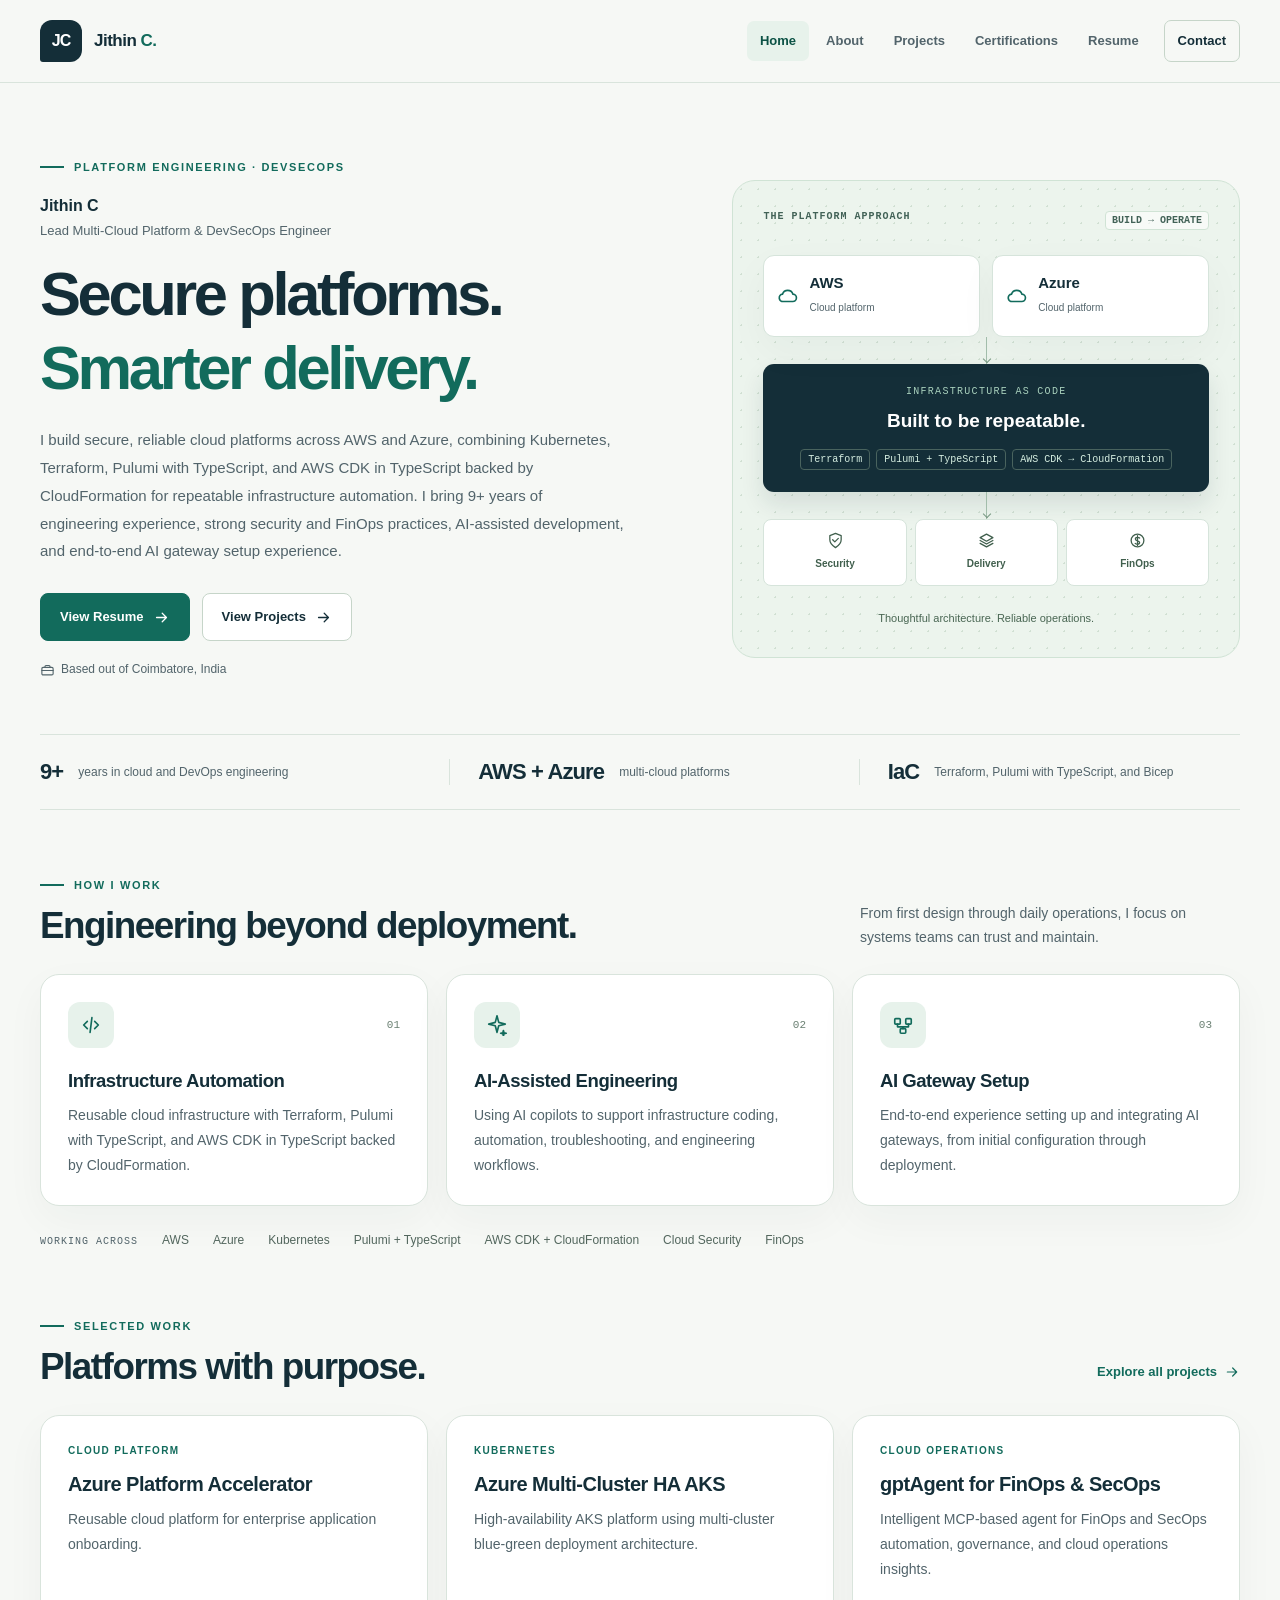
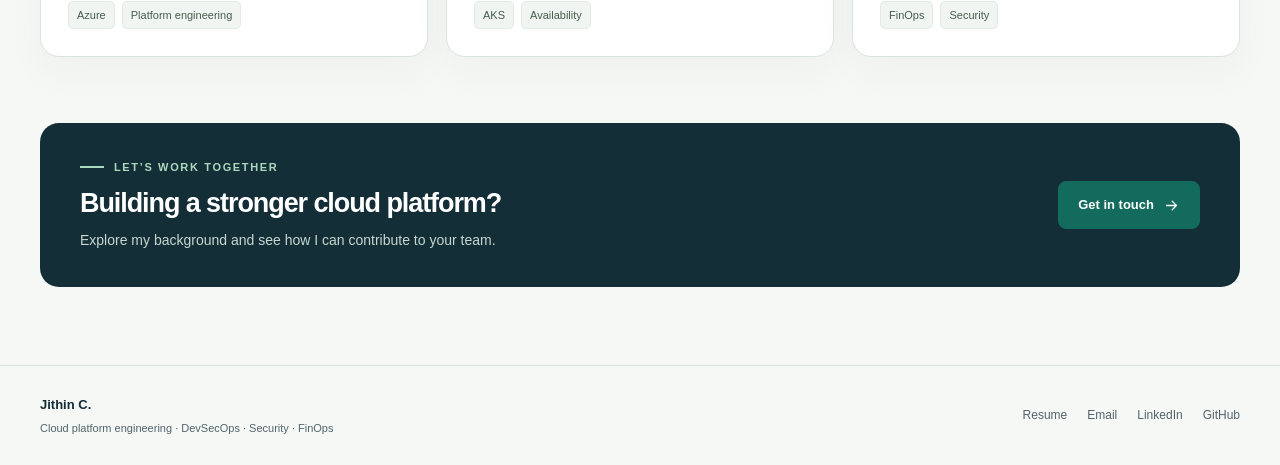
==== commit 1f39b72a: "Feat/Script: Updated the Resume and Page UI, Added script file" ====
--- a/index.html
+++ b/index.html
@@ -1,418 +1,278 @@
 <!doctype html>
 <html lang="en">
-  <head>
-    <meta charset="utf-8" />
-    <meta name="viewport" content="width=device-width, initial-scale=1" />
-    <meta
-      name="description"
-      content="Jithin C builds secure AWS and Azure platforms with Terraform, Pulumi, AWS CDK in TypeScript, CloudFormation, security, and FinOps."
-    />
-    <meta name="theme-color" content="#f6f8f5" />
-    <title>Cloud Platform &amp; DevSecOps Engineer | Jithin C</title>
-    <link rel="stylesheet" href="css/style.css" />
-  </head>
-  <body>
-    <a class="skip-link" href="#main-content">Skip to content</a>
-    <header class="site-header">
-      <div class="container header-inner">
-        <a class="brand" href="index.html" aria-label="Jithin C, home"
-          ><span class="brand-mark">JC</span
-          ><span class="brand-name">Jithin <span>C.</span></span></a
-        >
-        <nav class="site-nav" aria-label="Main navigation">
-          <a href="index.html" aria-current="page">Home</a
-          ><a href="about.html">About</a><a href="projects.html">Projects</a
-          ><a href="certifications.html">Certifications</a
-          ><a href="resume.html">Resume</a
-          ><a href="contact.html" class="nav-contact">Contact</a>
-        </nav>
-      </div>
-    </header>
-    <main id="main-content" class="container" tabindex="-1">
-      <section class="hero" aria-labelledby="hero-title">
-        <div class="hero-copy">
-          <div class="eyebrow">Platform engineering · DevSecOps</div>
-          <div class="hero-name">
-            Jithin C
-            <span>Lead Multi-Cloud Platform &amp; DevSecOps Engineer</span>
-          </div>
-          <h1 id="hero-title">
-            Secure platforms.<br /><span>Smarter delivery.</span>
-          </h1>
-          <p class="lead">
-            I build secure, reliable cloud platforms across AWS and Azure,
-            combining Kubernetes, Terraform, Pulumi with TypeScript, and AWS CDK
-            in TypeScript backed by CloudFormation for repeatable infrastructure
-            automation. I bring 9+ years of engineering experience, strong
-            security and FinOps practices, AI-assisted development, and
-            end-to-end AI gateway setup experience.
-          </p>
-          <div class="actions">
-            <a class="button primary" href="resume.html"
-              >View Resume
-              <svg
-                class="icon"
-                viewBox="0 0 24 24"
-                fill="none"
-                stroke="currentColor"
-                stroke-width="1.8"
-                stroke-linecap="round"
-                stroke-linejoin="round"
-                aria-hidden="true"
-              >
-                <path d="M5 12h14m-6-6 6 6-6 6" /></svg></a
-            ><a class="button secondary" href="projects.html"
-              >View Projects
-              <svg
-                class="icon"
-                viewBox="0 0 24 24"
-                fill="none"
-                stroke="currentColor"
-                stroke-width="1.8"
-                stroke-linecap="round"
-                stroke-linejoin="round"
-                aria-hidden="true"
-              >
-                <path d="M5 12h14m-6-6 6 6-6 6" /></svg
-            ></a>
-          </div>
-          <p class="hero-note">
-            <svg
-              class="icon"
-              viewBox="0 0 24 24"
-              fill="none"
-              stroke="currentColor"
-              stroke-width="1.8"
-              stroke-linecap="round"
-              stroke-linejoin="round"
-              aria-hidden="true"
-            >
-              <path d="M12 22s7-6 7-12a7 7 0 1 0-14 0c0 6 7 12 7 12Z" />
-              <circle cx="12" cy="10" r="2" />
+
+<head>
+  <meta charset="utf-8" />
+  <meta name="viewport" content="width=device-width, initial-scale=1" />
+  <meta name="description"
+    content="Jithin C builds secure AWS and Azure platforms with Terraform, Pulumi, AWS CDK in TypeScript, CloudFormation, security, and FinOps." />
+  <meta name="theme-color" content="#f6f8f5" />
+  <title>Cloud Platform &amp; DevSecOps Engineer | Jithin C</title>
+  <link rel="stylesheet" href="css/style.css" />
+</head>
+
+<body>
+  <a class="skip-link" href="#main-content">Skip to content</a>
+  <header class="site-header">
+    <div class="container header-inner">
+      <a class="brand" href="index.html" aria-label="Jithin C, home"><span class="brand-mark">JC</span><span
+          class="brand-name">Jithin <span>C.</span></span></a>
+      <nav class="site-nav" aria-label="Main navigation">
+        <a href="index.html" aria-current="page">Home</a><a href="about.html">About</a><a
+          href="projects.html">Projects</a><a href="certifications.html">Certifications</a><a
+          href="resume.html">Resume</a><a href="contact.html" class="nav-contact">Contact</a>
+      </nav>
+    </div>
+  </header>
+  <main id="main-content" class="container" tabindex="-1">
+    <section class="hero" aria-labelledby="hero-title">
+      <div class="hero-copy">
+        <div class="eyebrow">Platform engineering · DevSecOps</div>
+        <div class="hero-name">
+          Jithin C
+          <span>Lead Multi-Cloud Platform &amp; DevSecOps Engineer</span>
+        </div>
+        <h1 id="hero-title">
+          Secure platforms.<br /><span>Smarter delivery.</span>
+        </h1>
+        <p class="lead">
+          I build secure, reliable cloud platforms across AWS and Azure,
+          combining Kubernetes, Terraform, Pulumi with TypeScript, and AWS CDK
+          in TypeScript backed by CloudFormation for repeatable infrastructure
+          automation. I bring 9+ years of engineering experience, strong
+          security and FinOps practices, AI-assisted development, and
+          end-to-end AI gateway setup experience.
+        </p>
+        <div class="actions">
+          <a class="button primary" href="resume.html">View Resume
+            <svg class="icon" viewBox="0 0 24 24" fill="none" stroke="currentColor" stroke-width="1.8"
+              stroke-linecap="round" stroke-linejoin="round" aria-hidden="true">
+              <path d="M5 12h14m-6-6 6 6-6 6" />
+            </svg></a><a class="button secondary" href="projects.html">View Projects
+            <svg class="icon" viewBox="0 0 24 24" fill="none" stroke="currentColor" stroke-width="1.8"
+              stroke-linecap="round" stroke-linejoin="round" aria-hidden="true">
+              <path d="M5 12h14m-6-6 6 6-6 6" />
+            </svg></a>
+        </div>
+        <p class="hero-note">
+          <svg class="icon" viewBox="0 0 24 24" fill="none" stroke="currentColor" stroke-width="1.8"
+            stroke-linecap="round" stroke-linejoin="round" aria-hidden="true">
+            <path d="M8 7V5.5A1.5 1.5 0 0 1 9.5 4h5A1.5 1.5 0 0 1 16 5.5V7" />
+            <rect x="3" y="7" width="18" height="12" rx="2" />
+            <path d="M3 12h18" />
+          </svg>
+          Based out of Coimbatore, India
+        </p>
+      </div>
+      <div class="platform-art" role="img"
+        aria-label="AWS and Azure platforms connected through infrastructure as code to security, delivery, and FinOps practices">
+        <div class="art-heading">
+          <span>THE PLATFORM APPROACH</span><span>BUILD → OPERATE</span>
+        </div>
+        <div class="cloud-row">
+          <div class="cloud-node">
+            <svg class="icon" viewBox="0 0 24 24" fill="none" stroke="currentColor" stroke-width="1.8"
+              stroke-linecap="round" stroke-linejoin="round" aria-hidden="true">
+              <path d="M7 18h10a4 4 0 0 0 .4-8A6 6 0 0 0 6 10a4 4 0 0 0 1 8Z" />
             </svg>
-            Based in Palakkad, Kerala, India
-          </p>
-        </div>
-        <div
-          class="platform-art"
-          role="img"
-          aria-label="AWS and Azure platforms connected through infrastructure as code to security, delivery, and FinOps practices"
-        >
-          <div class="art-heading">
-            <span>THE PLATFORM APPROACH</span><span>BUILD → OPERATE</span>
-          </div>
-          <div class="cloud-row">
-            <div class="cloud-node">
-              <svg
-                class="icon"
-                viewBox="0 0 24 24"
-                fill="none"
-                stroke="currentColor"
-                stroke-width="1.8"
-                stroke-linecap="round"
-                stroke-linejoin="round"
-                aria-hidden="true"
-              >
+            <div><strong>AWS</strong><small>Cloud platform</small></div>
+          </div>
+          <div class="cloud-node">
+            <svg class="icon" viewBox="0 0 24 24" fill="none" stroke="currentColor" stroke-width="1.8"
+              stroke-linecap="round" stroke-linejoin="round" aria-hidden="true">
+              <path d="M7 18h10a4 4 0 0 0 .4-8A6 6 0 0 0 6 10a4 4 0 0 0 1 8Z" />
+            </svg>
+            <div><strong>Azure</strong><small>Cloud platform</small></div>
+          </div>
+        </div>
+        <div class="connector"></div>
+        <div class="platform-core">
+          <div class="core-label">Infrastructure as code</div>
+          <strong>Built to be repeatable.</strong>
+          <div class="code-pills">
+            <span>Terraform</span><span>Pulumi + TypeScript</span><span>AWS CDK → CloudFormation</span>
+          </div>
+        </div>
+        <div class="connector"></div>
+        <div class="practice-row">
+          <div class="practice-node">
+            <svg class="icon" viewBox="0 0 24 24" fill="none" stroke="currentColor" stroke-width="1.8"
+              stroke-linecap="round" stroke-linejoin="round" aria-hidden="true">
+              <path d="m12 2 8 3v6c0 5-3 8-8 11-5-3-8-6-8-11V5l8-3Zm-4 9 3 3 5-5" />
+            </svg>Security
+          </div>
+          <div class="practice-node">
+            <svg class="icon" viewBox="0 0 24 24" fill="none" stroke="currentColor" stroke-width="1.8"
+              stroke-linecap="round" stroke-linejoin="round" aria-hidden="true">
+              <path d="m12 3 9 5-9 5-9-5 9-5Zm-9 9 9 5 9-5M3 16l9 5 9-5" />
+            </svg>Delivery
+          </div>
+          <div class="practice-node">
+            <svg class="icon" viewBox="0 0 24 24" fill="none" stroke="currentColor" stroke-width="1.8"
+              stroke-linecap="round" stroke-linejoin="round" aria-hidden="true">
+              <circle cx="12" cy="12" r="9" />
+              <path
+                d="M15 8.5c-.7-.7-1.6-1-3-1-1.8 0-3 1-3 2.4 0 3.4 6 1.6 6 5 0 1.4-1.3 2.4-3 2.4-1.4 0-2.6-.4-3.3-1.2M12 5v14" />
+            </svg>FinOps
+          </div>
+        </div>
+        <p class="art-caption">
+          Thoughtful architecture. Reliable operations.
+        </p>
+      </div>
+    </section>
+    <div class="proof-strip" aria-label="Experience at a glance">
+      <div class="proof-item">
+        <strong>9+</strong><span>years in cloud and DevOps engineering</span>
+      </div>
+      <div class="proof-item">
+        <strong>AWS + Azure</strong><span>multi-cloud platforms</span>
+      </div>
+      <div class="proof-item">
+        <strong>IaC</strong><span>Terraform, Pulumi with TypeScript, and Bicep</span>
+      </div>
+    </div>
+    <section class="section" aria-labelledby="capabilities-title">
+      <div class="section-heading">
+        <div>
+          <div class="eyebrow">How I work</div>
+          <h2 id="capabilities-title">Engineering beyond deployment.</h2>
+        </div>
+        <p>
+          From first design through daily operations, I focus on systems teams
+          can trust and maintain.
+        </p>
+      </div>
+      <div class="grid-3">
+        <article class="card">
+          <div class="card-top">
+            <span class="icon-box"><svg class="icon" viewBox="0 0 24 24" fill="none" stroke="currentColor"
+                stroke-width="1.8" stroke-linecap="round" stroke-linejoin="round" aria-hidden="true">
+                <path d="m8 8-4 4 4 4m8-8 4 4-4 4m-3-12-2 16" />
+              </svg></span><span class="card-number">01</span>
+          </div>
+          <h3>Infrastructure Automation</h3>
+          <p>
+            Reusable cloud infrastructure with Terraform, Pulumi with
+            TypeScript, and AWS CDK in TypeScript backed by CloudFormation.
+          </p>
+        </article>
+        <article class="card">
+          <div class="card-top">
+            <span class="icon-box"><svg class="icon" viewBox="0 0 24 24" fill="none" stroke="currentColor"
+                stroke-width="1.8" stroke-linecap="round" stroke-linejoin="round" aria-hidden="true">
                 <path
-                  d="M7 18h10a4 4 0 0 0 .4-8A6 6 0 0 0 6 10a4 4 0 0 0 1 8Z"
-                />
-              </svg>
-              <div><strong>AWS</strong><small>Cloud platform</small></div>
-            </div>
-            <div class="cloud-node">
-              <svg
-                class="icon"
-                viewBox="0 0 24 24"
-                fill="none"
-                stroke="currentColor"
-                stroke-width="1.8"
-                stroke-linecap="round"
-                stroke-linejoin="round"
-                aria-hidden="true"
-              >
-                <path
-                  d="M7 18h10a4 4 0 0 0 .4-8A6 6 0 0 0 6 10a4 4 0 0 0 1 8Z"
-                />
-              </svg>
-              <div><strong>Azure</strong><small>Cloud platform</small></div>
-            </div>
-          </div>
-          <div class="connector"></div>
-          <div class="platform-core">
-            <div class="core-label">Infrastructure as code</div>
-            <strong>Built to be repeatable.</strong>
-            <div class="code-pills">
-              <span>Terraform</span><span>Pulumi + TypeScript</span
-              ><span>AWS CDK → CloudFormation</span>
-            </div>
-          </div>
-          <div class="connector"></div>
-          <div class="practice-row">
-            <div class="practice-node">
-              <svg
-                class="icon"
-                viewBox="0 0 24 24"
-                fill="none"
-                stroke="currentColor"
-                stroke-width="1.8"
-                stroke-linecap="round"
-                stroke-linejoin="round"
-                aria-hidden="true"
-              >
-                <path
-                  d="m12 2 8 3v6c0 5-3 8-8 11-5-3-8-6-8-11V5l8-3Zm-4 9 3 3 5-5"
-                /></svg
-              >Security
-            </div>
-            <div class="practice-node">
-              <svg
-                class="icon"
-                viewBox="0 0 24 24"
-                fill="none"
-                stroke="currentColor"
-                stroke-width="1.8"
-                stroke-linecap="round"
-                stroke-linejoin="round"
-                aria-hidden="true"
-              >
-                <path
-                  d="m12 3 9 5-9 5-9-5 9-5Zm-9 9 9 5 9-5M3 16l9 5 9-5"
-                /></svg
-              >Delivery
-            </div>
-            <div class="practice-node">
-              <svg
-                class="icon"
-                viewBox="0 0 24 24"
-                fill="none"
-                stroke="currentColor"
-                stroke-width="1.8"
-                stroke-linecap="round"
-                stroke-linejoin="round"
-                aria-hidden="true"
-              >
-                <circle cx="12" cy="12" r="9" />
-                <path
-                  d="M15 8.5c-.7-.7-1.6-1-3-1-1.8 0-3 1-3 2.4 0 3.4 6 1.6 6 5 0 1.4-1.3 2.4-3 2.4-1.4 0-2.6-.4-3.3-1.2M12 5v14"
-                /></svg
-              >FinOps
-            </div>
-          </div>
-          <p class="art-caption">
-            Thoughtful architecture. Reliable operations.
-          </p>
-        </div>
-      </section>
-      <div class="proof-strip" aria-label="Experience at a glance">
-        <div class="proof-item">
-          <strong>9+</strong><span>years in cloud and DevOps engineering</span>
-        </div>
-        <div class="proof-item">
-          <strong>AWS + Azure</strong><span>multi-cloud platforms</span>
-        </div>
-        <div class="proof-item">
-          <strong>IaC</strong
-          ><span>Terraform, Pulumi with TypeScript, and Bicep</span>
-        </div>
-      </div>
-      <section class="section" aria-labelledby="capabilities-title">
-        <div class="section-heading">
-          <div>
-            <div class="eyebrow">How I work</div>
-            <h2 id="capabilities-title">Engineering beyond deployment.</h2>
-          </div>
-          <p>
-            From first design through daily operations, I focus on systems teams
-            can trust and maintain.
-          </p>
-        </div>
-        <div class="grid-3">
-          <article class="card">
-            <div class="card-top">
-              <span class="icon-box"
-                ><svg
-                  class="icon"
-                  viewBox="0 0 24 24"
-                  fill="none"
-                  stroke="currentColor"
-                  stroke-width="1.8"
-                  stroke-linecap="round"
-                  stroke-linejoin="round"
-                  aria-hidden="true"
-                >
-                  <path d="m8 8-4 4 4 4m8-8 4 4-4 4m-3-12-2 16" /></svg></span
-              ><span class="card-number">01</span>
-            </div>
-            <h3>Infrastructure Automation</h3>
-            <p>
-              Reusable cloud infrastructure with Terraform, Pulumi with
-              TypeScript, and AWS CDK in TypeScript backed by CloudFormation.
-            </p>
-          </article>
-          <article class="card">
-            <div class="card-top">
-              <span class="icon-box"
-                ><svg
-                  class="icon"
-                  viewBox="0 0 24 24"
-                  fill="none"
-                  stroke="currentColor"
-                  stroke-width="1.8"
-                  stroke-linecap="round"
-                  stroke-linejoin="round"
-                  aria-hidden="true"
-                >
-                  <path
-                    d="m12 2 1.9 7.1L21 11l-7.1 1.9L12 20l-1.9-7.1L3 11l7.1-1.9L12 2Zm7 16 .6 2.4L22 21l-2.4.6L19 24l-.6-2.4L16 21l2.4-.6L19 18Z"
-                  /></svg></span
-              ><span class="card-number">02</span>
-            </div>
-            <h3>AI-Assisted Engineering</h3>
-            <p>
-              Using AI copilots to support infrastructure coding, automation,
-              troubleshooting, and engineering workflows.
-            </p>
-          </article>
-          <article class="card">
-            <div class="card-top">
-              <span class="icon-box"
-                ><svg
-                  class="icon"
-                  viewBox="0 0 24 24"
-                  fill="none"
-                  stroke="currentColor"
-                  stroke-width="1.8"
-                  stroke-linecap="round"
-                  stroke-linejoin="round"
-                  aria-hidden="true"
-                >
-                  <rect x="3" y="5" width="6" height="6" rx="1" />
-                  <rect x="15" y="5" width="6" height="6" rx="1" />
-                  <rect x="9" y="16" width="6" height="5" rx="1" />
-                  <path d="M6 11v3h6v2m6-5v3h-6" /></svg></span
-              ><span class="card-number">03</span>
-            </div>
-            <h3>AI Gateway Setup</h3>
-            <p>
-              End-to-end experience setting up and integrating AI gateways, from
-              initial configuration through deployment.
-            </p>
-          </article>
-        </div>
-        <div class="tech-strip">
-          <span>WORKING ACROSS</span><span>AWS</span><span>Azure</span
-          ><span>Kubernetes</span><span>Pulumi + TypeScript</span
-          ><span>AWS CDK + CloudFormation</span><span>Cloud Security</span
-          ><span>FinOps</span>
-        </div>
-      </section>
-      <section class="section" aria-labelledby="selected-title">
-        <div class="section-heading">
-          <div>
-            <div class="eyebrow">Selected work</div>
-            <h2 id="selected-title">Platforms with purpose.</h2>
-          </div>
-          <a class="text-link" href="projects.html"
-            >Explore all projects
-            <svg
-              class="icon"
-              viewBox="0 0 24 24"
-              fill="none"
-              stroke="currentColor"
-              stroke-width="1.8"
-              stroke-linecap="round"
-              stroke-linejoin="round"
-              aria-hidden="true"
-            >
-              <path d="M5 12h14m-6-6 6 6-6 6" /></svg
-          ></a>
-        </div>
-        <div class="grid-3">
-          <article class="card project-card">
-            <span class="project-type">Cloud platform</span>
-            <h3>Azure Platform Accelerator</h3>
-            <p>
-              Reusable cloud platform for enterprise application onboarding.
-            </p>
-            <ul class="tags">
-              <li>Azure</li>
-              <li>Platform engineering</li>
-            </ul>
-          </article>
-          <article class="card project-card">
-            <span class="project-type">Kubernetes</span>
-            <h3>Azure Multi-Cluster HA AKS</h3>
-            <p>
-              High-availability AKS platform using multi-cluster blue-green
-              deployment architecture.
-            </p>
-            <ul class="tags">
-              <li>AKS</li>
-              <li>Availability</li>
-            </ul>
-          </article>
-          <article class="card project-card">
-            <span class="project-type">Cloud operations</span>
-            <h3>gptAgent for FinOps &amp; SecOps</h3>
-            <p>
-              Intelligent MCP-based agent for FinOps and SecOps automation,
-              governance, and cloud operations insights.
-            </p>
-            <ul class="tags">
-              <li>FinOps</li>
-              <li>Security</li>
-            </ul>
-          </article>
-        </div>
-      </section>
-      <section class="section cta-band" aria-labelledby="next-title">
+                  d="m12 2 1.9 7.1L21 11l-7.1 1.9L12 20l-1.9-7.1L3 11l7.1-1.9L12 2Zm7 16 .6 2.4L22 21l-2.4.6L19 24l-.6-2.4L16 21l2.4-.6L19 18Z" />
+              </svg></span><span class="card-number">02</span>
+          </div>
+          <h3>AI-Assisted Engineering</h3>
+          <p>
+            Using AI copilots to support infrastructure coding, automation,
+            troubleshooting, and engineering workflows.
+          </p>
+        </article>
+        <article class="card">
+          <div class="card-top">
+            <span class="icon-box"><svg class="icon" viewBox="0 0 24 24" fill="none" stroke="currentColor"
+                stroke-width="1.8" stroke-linecap="round" stroke-linejoin="round" aria-hidden="true">
+                <rect x="3" y="5" width="6" height="6" rx="1" />
+                <rect x="15" y="5" width="6" height="6" rx="1" />
+                <rect x="9" y="16" width="6" height="5" rx="1" />
+                <path d="M6 11v3h6v2m6-5v3h-6" />
+              </svg></span><span class="card-number">03</span>
+          </div>
+          <h3>AI Gateway Setup</h3>
+          <p>
+            End-to-end experience setting up and integrating AI gateways, from
+            initial configuration through deployment.
+          </p>
+        </article>
+      </div>
+      <div class="tech-strip">
+        <span>WORKING ACROSS</span><span>AWS</span><span>Azure</span><span>Kubernetes</span><span>Pulumi +
+          TypeScript</span><span>AWS CDK + CloudFormation</span><span>Cloud Security</span><span>FinOps</span>
+      </div>
+    </section>
+    <section class="section" aria-labelledby="selected-title">
+      <div class="section-heading">
         <div>
-          <div class="eyebrow">Let’s work together</div>
-          <h2 id="next-title">Building a stronger cloud platform?</h2>
-          <p>
-            Explore my background and see how I can contribute to your team.
-          </p>
-        </div>
-        <a class="button primary" href="contact.html"
-          >Get in touch
-          <svg
-            class="icon"
-            viewBox="0 0 24 24"
-            fill="none"
-            stroke="currentColor"
-            stroke-width="1.8"
-            stroke-linecap="round"
-            stroke-linejoin="round"
-            aria-hidden="true"
-          >
-            <path d="M5 12h14m-6-6 6 6-6 6" /></svg
-        ></a>
-      </section>
-    </main>
-    <footer class="site-footer">
-      <div class="container footer-inner">
-        <div>
-          <div class="footer-name">Jithin C.</div>
-          <p class="footer-note">
-            Cloud platform engineering · DevSecOps · Security · FinOps
-          </p>
-        </div>
-        <nav class="footer-links" aria-label="Footer navigation">
-          <a href="resume.html">Resume</a
-          ><a href="mailto:jithincotp@gmail.com">Email</a
-          ><a
-            href="https://linkedin.com/in/jithin-c-8753947a"
-            target="_blank"
-            rel="noopener noreferrer"
-            >LinkedIn</a
-          ><a
-            href="https://github.com/2jithin"
-            target="_blank"
-            rel="noopener noreferrer"
-            >GitHub</a
-          >
-        </nav>
-      </div>
-    </footer>
-  </body>
-</html>
+          <div class="eyebrow">Selected work</div>
+          <h2 id="selected-title">Platforms with purpose.</h2>
+        </div>
+        <a class="text-link" href="projects.html">Explore all projects
+          <svg class="icon" viewBox="0 0 24 24" fill="none" stroke="currentColor" stroke-width="1.8"
+            stroke-linecap="round" stroke-linejoin="round" aria-hidden="true">
+            <path d="M5 12h14m-6-6 6 6-6 6" />
+          </svg></a>
+      </div>
+      <div class="grid-3">
+        <article class="card project-card">
+          <span class="project-type">Cloud platform</span>
+          <h3>Azure Platform Accelerator</h3>
+          <p>
+            Reusable cloud platform for enterprise application onboarding.
+          </p>
+          <ul class="tags">
+            <li>Azure</li>
+            <li>Platform engineering</li>
+          </ul>
+        </article>
+        <article class="card project-card">
+          <span class="project-type">Kubernetes</span>
+          <h3>Azure Multi-Cluster HA AKS</h3>
+          <p>
+            High-availability AKS platform using multi-cluster blue-green
+            deployment architecture.
+          </p>
+          <ul class="tags">
+            <li>AKS</li>
+            <li>Availability</li>
+          </ul>
+        </article>
+        <article class="card project-card">
+          <span class="project-type">Cloud operations</span>
+          <h3>gptAgent for FinOps &amp; SecOps</h3>
+          <p>
+            Intelligent MCP-based agent for FinOps and SecOps automation,
+            governance, and cloud operations insights.
+          </p>
+          <ul class="tags">
+            <li>FinOps</li>
+            <li>Security</li>
+          </ul>
+        </article>
+      </div>
+    </section>
+    <section class="section cta-band" aria-labelledby="next-title">
+      <div>
+        <div class="eyebrow">Let’s work together</div>
+        <h2 id="next-title">Building a stronger cloud platform?</h2>
+        <p>
+          Explore my background and see how I can contribute to your team.
+        </p>
+      </div>
+      <a class="button primary" href="contact.html">Get in touch
+        <svg class="icon" viewBox="0 0 24 24" fill="none" stroke="currentColor" stroke-width="1.8"
+          stroke-linecap="round" stroke-linejoin="round" aria-hidden="true">
+          <path d="M5 12h14m-6-6 6 6-6 6" />
+        </svg></a>
+    </section>
+  </main>
+  <footer class="site-footer">
+    <div class="container footer-inner">
+      <div>
+        <div class="footer-name">Jithin C.</div>
+        <p class="footer-note">
+          Cloud platform engineering · DevSecOps · Security · FinOps
+        </p>
+      </div>
+      <nav class="footer-links" aria-label="Footer navigation">
+        <a href="resume.html">Resume</a><a href="mailto:jithincotp@gmail.com?subject=Cloud%20Platform%20Engineering%20Opportunity%20-%20Jithin%20C">Email</a><a
+          href="https://linkedin.com/in/jithin-c-8753947a" target="_blank" rel="noopener noreferrer">LinkedIn</a><a
+          href="https://github.com/2jithin" target="_blank" rel="noopener noreferrer">GitHub</a>
+      </nav>
+    </div>
+  </footer>
+</body>
+
+</html>
--- a/css/style.css
+++ b/css/style.css
@@ -1275,3 +1275,23 @@
     color: inherit;
   }
 }
+
+.provider-icon {
+  display: block;
+  width: 25px;
+  height: 25px;
+}
+
+.provider-mark--aws .provider-icon {
+  width: 29px;
+  height: 29px;
+}
+
+.provider-mark--microsoft {
+  background: #fff;
+}
+
+.provider-mark--kubernetes .provider-icon {
+  width: 27px;
+  height: 27px;
+}
